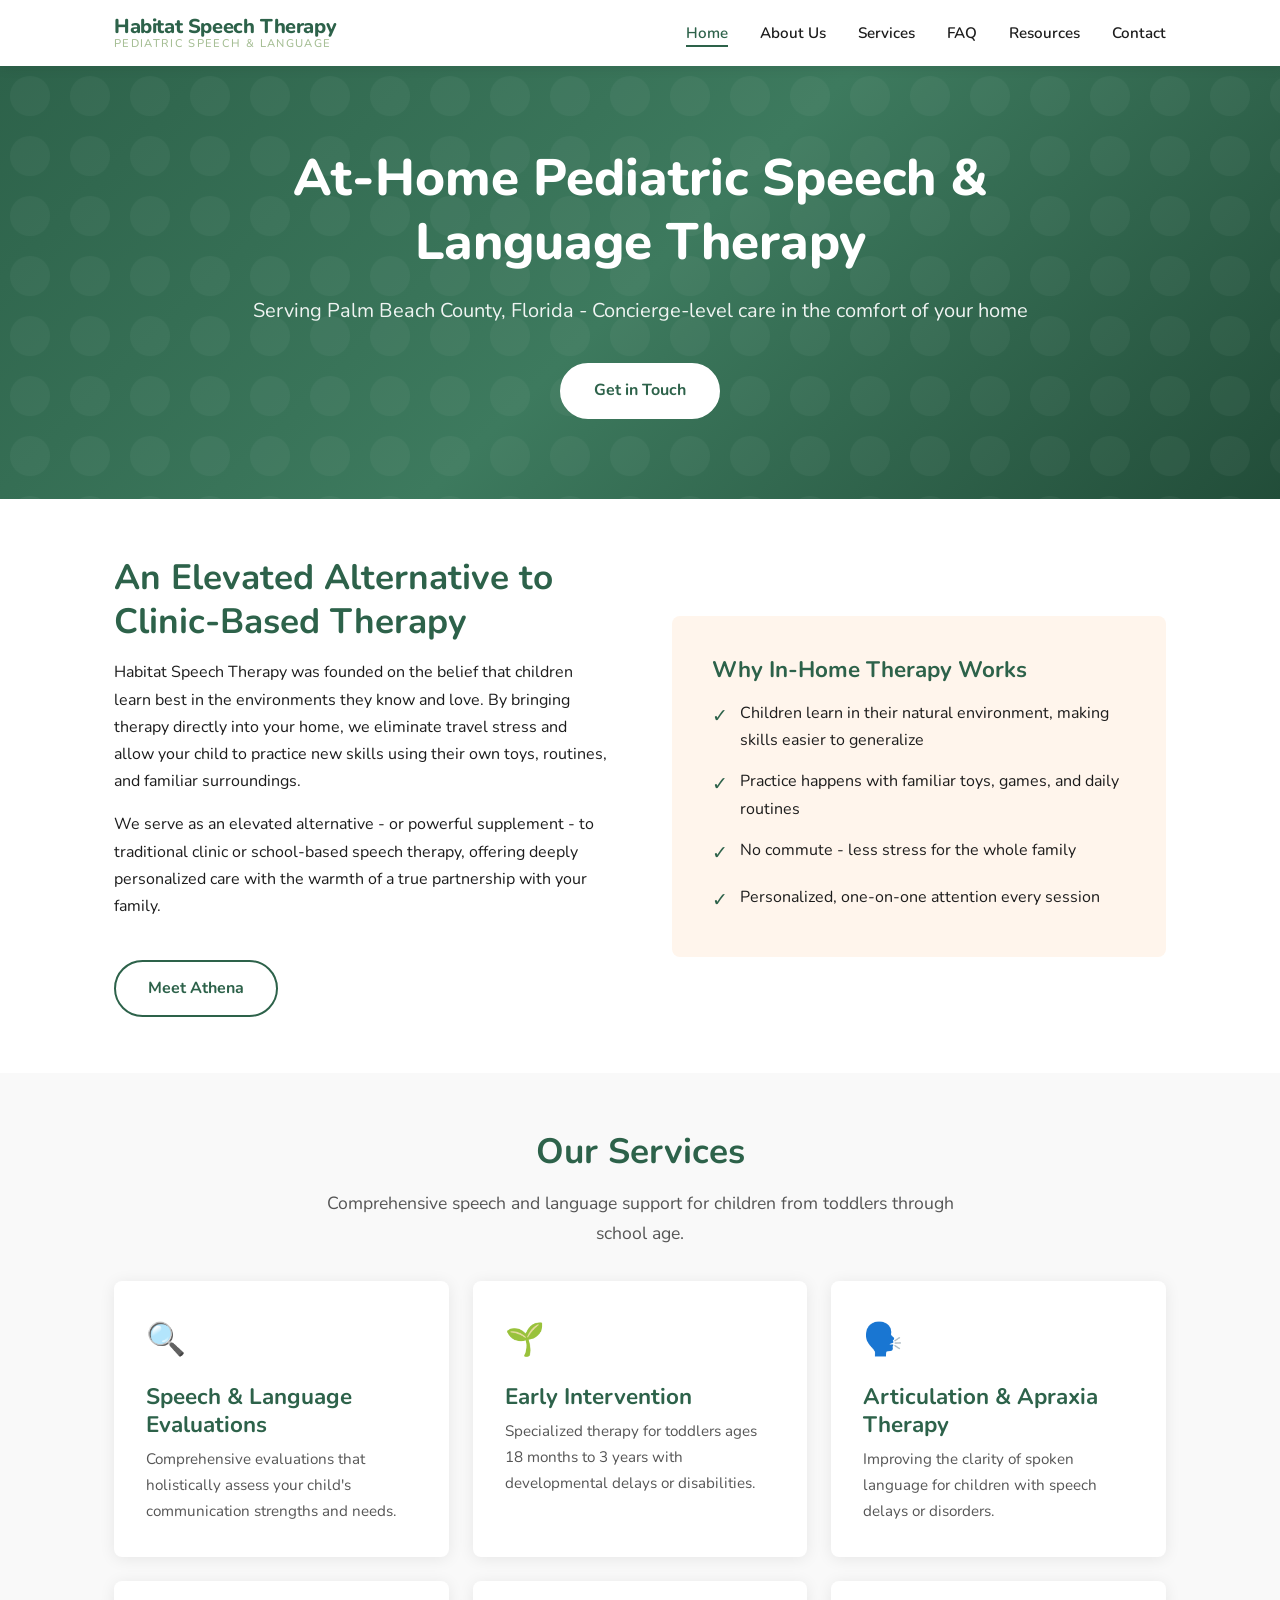
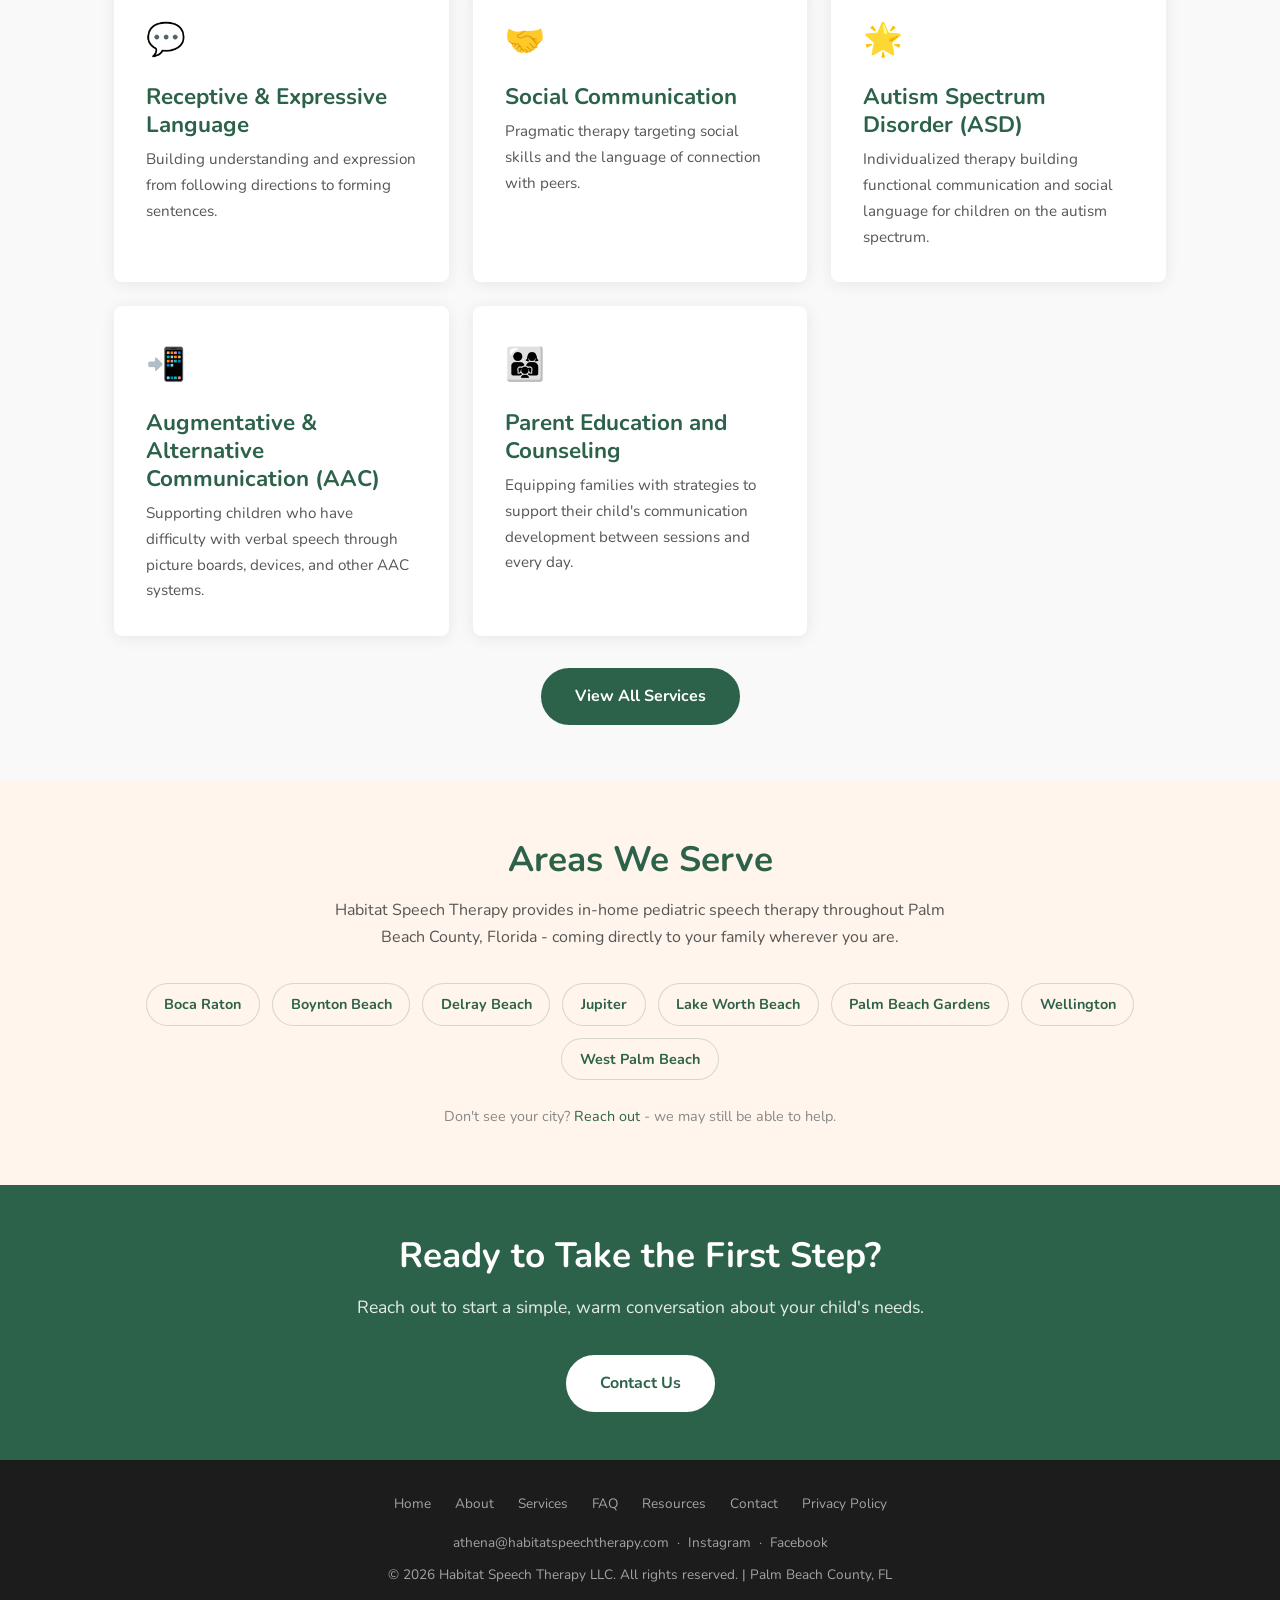
==== index.html @ 62a9a49d "Update index.html" ====
<!DOCTYPE html>
<html lang="en">
<head>
  <meta charset="UTF-8" />
  <meta name="viewport" content="width=device-width, initial-scale=1.0" />

  <!-- Primary SEO -->
  <title>Habitat Speech Therapy | In-Home Pediatric Speech Therapy in Palm Beach County, FL</title>
  <meta name="description" content="Habitat Speech Therapy offers concierge-level, in-home pediatric speech and language therapy serving Palm Beach County, Florida. Expert care in the comfort of your home." />
  <meta name="keywords" content="in-home speech therapy Palm Beach County, pediatric speech therapy Florida, speech language pathologist Palm Beach, child speech therapy, early intervention speech therapy, articulation therapy, language therapy kids" />
  <link rel="canonical" href="https://www.habitatspeechtherapy.com/" />

  <!-- Open Graph (social sharing) -->
  <meta property="og:type" content="website" />
  <meta property="og:url" content="https://www.habitatspeechtherapy.com/" />
  <meta property="og:title" content="Habitat Speech Therapy | In-Home Pediatric Speech Therapy in Palm Beach County, FL" />
  <meta property="og:description" content="Concierge-level, in-home pediatric speech and language therapy for children in Palm Beach County. Personalized care in the comfort of your home." />
  <meta property="og:site_name" content="Habitat Speech Therapy" />

  <!-- Twitter Card -->
  <meta name="twitter:card" content="summary" />
  <meta name="twitter:title" content="Habitat Speech Therapy | In-Home Pediatric Speech Therapy" />
  <meta name="twitter:description" content="In-home pediatric speech and language therapy serving Palm Beach County, FL." />

  <!-- Schema.org structured data -->
  <script type="application/ld+json">
  {
    "@context": "https://schema.org",
    "@type": "MedicalBusiness",
    "name": "Habitat Speech Therapy",
    "description": "Concierge-level, in-home pediatric speech and language therapy serving Palm Beach County, Florida.",
    "url": "https://www.habitatspeechtherapy.com",
    "telephone": "+17148686011",
    "email": "athena@habitatspeechtherapy.com",
    "address": {
      "@type": "PostalAddress",
      "addressRegion": "FL",
      "addressLocality": "Palm Beach County",
      "addressCountry": "US"
    },
    "areaServed": [
      { "@type": "City", "name": "Boca Raton", "addressRegion": "FL" },
      { "@type": "City", "name": "Boynton Beach", "addressRegion": "FL" },
      { "@type": "City", "name": "Delray Beach", "addressRegion": "FL" },
      { "@type": "City", "name": "Lake Worth Beach", "addressRegion": "FL" },
      { "@type": "City", "name": "West Palm Beach", "addressRegion": "FL" },
      { "@type": "City", "name": "Wellington", "addressRegion": "FL" },
      { "@type": "City", "name": "Palm Beach Gardens", "addressRegion": "FL" },
      { "@type": "City", "name": "Jupiter", "addressRegion": "FL" }
    ],
    "medicalSpecialty": "Speech-Language Pathology",
    "priceRange": "Contact for pricing",
    "founder": {
      "@type": "Person",
      "name": "Athena",
      "jobTitle": "Speech-Language Pathologist",
      "hasCredential": [
        { "@type": "EducationalOccupationalCredential", "credentialCategory": "degree", "name": "M.S. Communication Science and Disorders, New York University" },
        { "@type": "EducationalOccupationalCredential", "credentialCategory": "degree", "name": "M.S. Human Factors" },
        { "@type": "EducationalOccupationalCredential", "credentialCategory": "certification", "name": "Certificate of Clinical Competency in Speech-Language Pathology (CCC-SLP)" },
        { "@type": "EducationalOccupationalCredential", "credentialCategory": "certification", "name": "PROMPT Level 1 Certification" }
      ]
    },
    "hasOfferCatalog": {
      "@type": "OfferCatalog",
      "name": "Speech Therapy Services",
      "itemListElement": [
        { "@type": "Offer", "itemOffered": { "@type": "Service", "name": "Speech and Language Evaluations", "areaServed": "Palm Beach County, FL" } },
        { "@type": "Offer", "itemOffered": { "@type": "Service", "name": "Early Intervention Toddler Speech Therapy", "areaServed": "Palm Beach County, FL" } },
        { "@type": "Offer", "itemOffered": { "@type": "Service", "name": "Articulation and Speech Sound Therapy", "areaServed": "Palm Beach County, FL" } },
        { "@type": "Offer", "itemOffered": { "@type": "Service", "name": "Receptive and Expressive Language Therapy", "areaServed": "Palm Beach County, FL" } },
        { "@type": "Offer", "itemOffered": { "@type": "Service", "name": "Social Communication Therapy", "areaServed": "Palm Beach County, FL" } },
        { "@type": "Offer", "itemOffered": { "@type": "Service", "name": "Autism Spectrum Disorder (ASD) Speech Therapy", "areaServed": "Palm Beach County, FL" } },
        { "@type": "Offer", "itemOffered": { "@type": "Service", "name": "Augmentative and Alternative Communication (AAC)", "areaServed": "Palm Beach County, FL" } },
        { "@type": "Offer", "itemOffered": { "@type": "Service", "name": "Parent Education and Counseling", "areaServed": "Palm Beach County, FL" } }
      ]
    },
    "sameAs": [
      "https://www.instagram.com/habitatspeechtherapy",
      "https://www.facebook.com/people/Habitat-Speech-Therapy-LLC/61574758585224"
    ]
  }
  </script>

  <link rel="icon" type="image/svg+xml" href="favicon.svg" />
  <link rel="stylesheet" href="style.css" />
</head>
<body>

  <!-- Navigation -->
  <nav class="nav" role="navigation" aria-label="Main navigation">
    <div class="nav__inner">
      <a href="index.html" class="nav__logo" aria-label="Habitat Speech Therapy home">
        <span class="nav__logo-name">Habitat Speech Therapy</span>
        <span class="nav__logo-sub">Pediatric Speech &amp; Language</span>
      </a>
      <button class="nav__toggle" aria-label="Toggle navigation" onclick="this.classList.toggle('open'); document.getElementById('nav-links').classList.toggle('open')">
        <span></span><span></span><span></span>
      </button>
      <ul class="nav__links" id="nav-links">
        <li><a href="index.html" class="active">Home</a></li>
        <li><a href="about.html">About Us</a></li>
        <li><a href="services.html">Services</a></li>
        <li><a href="faq.html">FAQ</a></li>
        <li><a href="resources.html">Resources</a></li>
        <li><a href="contact.html">Contact</a></li>
      </ul>
    </div>
  </nav>

  <!-- Hero -->
  <section class="hero" aria-label="Welcome">
    <div class="hero__inner">
      <h1>At-Home Pediatric Speech &amp; Language Therapy</h1>
      <p class="hero__sub">Serving Palm Beach County, Florida - Concierge-level care in the comfort of your home</p>
      <a href="contact.html" class="btn btn--white">Get in Touch</a>
    </div>
  </section>

  <!-- Intro -->
  <section class="section">
    <div class="container">
      <div class="two-col">
        <div>
          <h2>An Elevated Alternative to Clinic-Based Therapy</h2>
          <p>Habitat Speech Therapy was founded on the belief that children learn best in the environments they know and love. By bringing therapy directly into your home, we eliminate travel stress and allow your child to practice new skills using their own toys, routines, and familiar surroundings.</p>
          <p>We serve as an elevated alternative - or powerful supplement - to traditional clinic or school-based speech therapy, offering deeply personalized care with the warmth of a true partnership with your family.</p>
          <a href="about.html" class="btn btn--outline mt-2">Meet Athena</a>
        </div>
        <div>
          <div style="background: var(--beige); border-radius: 8px; padding: 2.5rem;">
            <h3>Why In-Home Therapy Works</h3>
            <ul style="list-style: none; margin-top: 1rem; display: flex; flex-direction: column; gap: 0.9rem;">
              <li style="display: flex; gap: 0.75rem;"><span style="color: var(--teal); font-size: 1.2rem;">✓</span><span>Children learn in their natural environment, making skills easier to generalize</span></li>
              <li style="display: flex; gap: 0.75rem;"><span style="color: var(--teal); font-size: 1.2rem;">✓</span><span>Practice happens with familiar toys, games, and daily routines</span></li>
              <li style="display: flex; gap: 0.75rem;"><span style="color: var(--teal); font-size: 1.2rem;">✓</span><span>No commute - less stress for the whole family</span></li>
              <li style="display: flex; gap: 0.75rem;"><span style="color: var(--teal); font-size: 1.2rem;">✓</span><span>Personalized, one-on-one attention every session</span></li>
            </ul>
          </div>
        </div>
      </div>
    </div>
  </section>

  <!-- Services overview -->
  <section class="section section--offwhite" aria-labelledby="services-heading">
    <div class="container">
      <div class="section__header">
        <h2 id="services-heading">Our Services</h2>
        <p>Comprehensive speech and language support for children from toddlers through school age.</p>
      </div>
      <div class="cards">
        <div class="card">
          <div class="card__icon">🔍</div>
          <h3>Speech &amp; Language Evaluations</h3>
          <p>Comprehensive evaluations that holistically assess your child's communication strengths and needs.</p>
        </div>
        <div class="card">
          <div class="card__icon">🌱</div>
          <h3>Early Intervention</h3>
          <p>Specialized therapy for toddlers ages 18 months to 3 years with developmental delays or disabilities.</p>
        </div>
        <div class="card">
          <div class="card__icon">🗣️</div>
          <h3>Articulation &amp; Apraxia Therapy</h3>
          <p>Improving the clarity of spoken language for children with speech delays or disorders.</p>
        </div>
        <div class="card">
          <div class="card__icon">💬</div>
          <h3>Receptive &amp; Expressive Language</h3>
          <p>Building understanding and expression from following directions to forming sentences.</p>
        </div>
        <div class="card">
          <div class="card__icon">🤝</div>
          <h3>Social Communication</h3>
          <p>Pragmatic therapy targeting social skills and the language of connection with peers.</p>
        </div>
        <div class="card">
          <div class="card__icon">🌟</div>
          <h3>Autism Spectrum Disorder (ASD)</h3>
          <p>Individualized therapy building functional communication and social language for children on the autism spectrum.</p>
        </div>
        <div class="card">
          <div class="card__icon">📲</div>
          <h3>Augmentative &amp; Alternative Communication (AAC)</h3>
          <p>Supporting children who have difficulty with verbal speech through picture boards, devices, and other AAC systems.</p>
        </div>
        <div class="card">
          <div class="card__icon">👨‍👩‍👧</div>
          <h3>Parent Education and Counseling</h3>
          <p>Equipping families with strategies to support their child's communication development between sessions and every day.</p>
        </div>
      </div>
      <div class="text-center mt-3">
        <a href="services.html" class="btn btn--primary">View All Services</a>
      </div>
    </div>
  </section>

  <!-- Service Areas -->
  <section class="section section--beige" aria-labelledby="areas-heading">
    <div class="container" style="text-align: center;">
      <h2 id="areas-heading">Areas We Serve</h2>
      <p style="color: #555; max-width: 620px; margin: 0 auto 2rem;">Habitat Speech Therapy provides in-home pediatric speech therapy throughout Palm Beach County, Florida - coming directly to your family wherever you are.</p>
      <div style="display: flex; flex-wrap: wrap; justify-content: center; gap: 0.75rem;">
        <span class="badge" style="font-size: 0.9rem; padding: 0.5rem 1.1rem;">Boca Raton</span>
        <span class="badge" style="font-size: 0.9rem; padding: 0.5rem 1.1rem;">Boynton Beach</span>
        <span class="badge" style="font-size: 0.9rem; padding: 0.5rem 1.1rem;">Delray Beach</span>
        <span class="badge" style="font-size: 0.9rem; padding: 0.5rem 1.1rem;">Jupiter</span>
        <span class="badge" style="font-size: 0.9rem; padding: 0.5rem 1.1rem;">Lake Worth Beach</span>
        <span class="badge" style="font-size: 0.9rem; padding: 0.5rem 1.1rem;">Palm Beach Gardens</span>
        <span class="badge" style="font-size: 0.9rem; padding: 0.5rem 1.1rem;">Wellington</span>
        <span class="badge" style="font-size: 0.9rem; padding: 0.5rem 1.1rem;">West Palm Beach</span>
      </div>
      <p style="color: #888; font-size: 0.9rem; margin-top: 1.5rem;">Don't see your city? <a href="contact.html">Reach out</a> - we may still be able to help.</p>
    </div>
  </section>

  <!-- CTA -->
  <section class="cta-banner" aria-label="Contact call to action">
    <h2>Ready to Take the First Step?</h2>
    <p>Reach out to start a simple, warm conversation about your child's needs.</p>
    <a href="contact.html" class="btn btn--white">Contact Us</a>
  </section>

  <!-- Footer -->
  <footer class="footer">
    <ul class="footer__links">
      <li><a href="index.html">Home</a></li>
      <li><a href="about.html">About</a></li>
      <li><a href="services.html">Services</a></li>
      <li><a href="faq.html">FAQ</a></li>
      <li><a href="resources.html">Resources</a></li>
      <li><a href="contact.html">Contact</a></li>
      <li><a href="privacy-policy.html">Privacy Policy</a></li>
    </ul>
    <p style="margin-bottom: 0.6rem;">
      <a href="mailto:athena@habitatspeechtherapy.com">athena@habitatspeechtherapy.com</a>
      &nbsp;·&nbsp;
      <a href="https://www.instagram.com/habitatspeechtherapy" target="_blank" rel="noopener">Instagram</a>
      &nbsp;·&nbsp;
      <a href="https://www.facebook.com/people/Habitat-Speech-Therapy-LLC/61574758585224" target="_blank" rel="noopener">Facebook</a>
    </p>
    <p>&copy; 2026 Habitat Speech Therapy LLC. All rights reserved. | Palm Beach County, FL</p>
  </footer>

</body>
</html>
---- style.css ----
/* =============================================
   Habitat Speech Therapy - Global Stylesheet
   ============================================= */

/* --- Google Fonts --- */
@import url('https://fonts.googleapis.com/css2?family=Nunito:wght@300;400;500;600;700;800&display=swap');

/* --- CSS Variables --- */
:root {
  --teal:      #2D624A;
  --teal-dark: #224d39;
  --sage:      #A5BE94;
  --beige:     #FFF5EC;
  --offwhite:  #F9F9F9;
  --charcoal:  #1C1C1C;
  --white:     #FFFFFF;
  --shadow:    rgba(0, 0, 0, 0.08);
  --radius:    8px;
  --max-width: 1100px;
}

/* --- Reset --- */
*, *::before, *::after { box-sizing: border-box; margin: 0; padding: 0; }

html { scroll-behavior: smooth; }

body {
  font-family: 'Nunito', sans-serif;
  font-size: 16px;
  line-height: 1.7;
  color: var(--charcoal);
  background: var(--white);
}

img { max-width: 100%; display: block; }

a { color: var(--teal); text-decoration: none; }
a:hover { text-decoration: underline; }

/* --- Typography --- */
h1, h2, h3, h4 {
  font-weight: 700;
  line-height: 1.25;
  color: var(--teal);
}

h1 { font-size: clamp(2rem, 5vw, 3.2rem); }
h2 { font-size: clamp(1.5rem, 3.5vw, 2.2rem); margin-bottom: 1rem; }
h3 { font-size: clamp(1.1rem, 2vw, 1.4rem); margin-bottom: 0.5rem; }
h4 { font-size: 1rem; }

p { margin-bottom: 1rem; }
p:last-child { margin-bottom: 0; }

/* --- Layout Utilities --- */
.container {
  max-width: var(--max-width);
  margin: 0 auto;
  padding: 0 1.5rem;
}

.section {
  padding: 3.5rem 0;
}

.section--beige  { background: var(--beige); }
.section--offwhite { background: var(--offwhite); }
.section--teal {
  background: var(--teal);
  color: var(--white);
}
.section--teal h2,
.section--teal h3 { color: var(--white); }

.section__header {
  text-align: center;
  max-width: 680px;
  margin: 0 auto 2rem;
}

.section__header p {
  color: #555;
  font-size: 1.1rem;
}

.section--teal .section__header p { color: rgba(255,255,255,0.85); }

/* --- Buttons --- */
.btn {
  display: inline-block;
  padding: 0.8rem 2rem;
  border-radius: 50px;
  font-family: 'Nunito', sans-serif;
  font-size: 1rem;
  font-weight: 700;
  cursor: pointer;
  transition: background 0.2s, color 0.2s, transform 0.1s;
  text-decoration: none;
  border: 2px solid transparent;
}

.btn--primary {
  background: var(--teal);
  color: var(--white);
  border-color: var(--teal);
}
.btn--primary:hover {
  background: var(--teal-dark);
  border-color: var(--teal-dark);
  text-decoration: none;
  transform: translateY(-1px);
}

.btn--outline {
  background: transparent;
  color: var(--teal);
  border-color: var(--teal);
}
.btn--outline:hover {
  background: var(--teal);
  color: var(--white);
  text-decoration: none;
  transform: translateY(-1px);
}

.btn--white {
  background: var(--white);
  color: var(--teal);
  border-color: var(--white);
}
.btn--white:hover {
  background: var(--beige);
  text-decoration: none;
  transform: translateY(-1px);
}

/* --- Navigation --- */
.nav {
  position: sticky;
  top: 0;
  z-index: 100;
  background: var(--white);
  box-shadow: 0 2px 12px var(--shadow);
}

.nav__inner {
  display: flex;
  align-items: center;
  justify-content: space-between;
  padding: 1rem 1.5rem;
  max-width: var(--max-width);
  margin: 0 auto;
}

.nav__logo {
  display: flex;
  flex-direction: column;
  line-height: 1.1;
  text-decoration: none;
}

.nav__logo-name {
  font-size: 1.25rem;
  font-weight: 800;
  color: var(--teal);
  letter-spacing: -0.02em;
}

.nav__logo-sub {
  font-size: 0.7rem;
  font-weight: 500;
  color: var(--sage);
  letter-spacing: 0.12em;
  text-transform: uppercase;
}

.nav__links {
  display: flex;
  gap: 2rem;
  list-style: none;
}

.nav__links a {
  font-size: 0.95rem;
  font-weight: 600;
  color: var(--charcoal);
  text-decoration: none;
  transition: color 0.2s;
  padding-bottom: 2px;
  border-bottom: 2px solid transparent;
}

.nav__links a:hover,
.nav__links a.active {
  color: var(--teal);
  border-bottom-color: var(--teal);
}

/* Mobile hamburger */
.nav__toggle {
  display: none;
  flex-direction: column;
  gap: 5px;
  cursor: pointer;
  background: none;
  border: none;
  padding: 4px;
}

.nav__toggle span {
  display: block;
  width: 24px;
  height: 2px;
  background: var(--charcoal);
  transition: all 0.3s;
}

@media (max-width: 768px) {
  .nav__toggle { display: flex; }

  .nav__links {
    display: none;
    position: absolute;
    top: 100%;
    left: 0;
    right: 0;
    background: var(--white);
    flex-direction: column;
    gap: 0;
    box-shadow: 0 4px 12px var(--shadow);
  }

  .nav__links.open { display: flex; }

  .nav__links a {
    display: block;
    padding: 1rem 1.5rem;
    border-bottom: 1px solid var(--offwhite);
    border-left: none;
  }
}

/* --- Hero --- */
.hero {
  /* Replace gradient below with a photo:
     background-image: url('images/hero.jpg');
     background-size: cover;
     background-position: center;
  */
  background: linear-gradient(135deg, var(--teal) 0%, #3d7a5e 50%, var(--teal-dark) 100%);
  color: var(--white);
  padding: 5rem 1.5rem;
  text-align: center;
  position: relative;
  overflow: hidden;
}

.hero::before {
  content: '';
  position: absolute;
  inset: 0;
  background: url("data:image/svg+xml,%3Csvg width='60' height='60' viewBox='0 0 60 60' xmlns='http://www.w3.org/2000/svg'%3E%3Cg fill='none' fill-rule='evenodd'%3E%3Cg fill='%23ffffff' fill-opacity='0.04'%3E%3Ccircle cx='30' cy='30' r='20'/%3E%3C/g%3E%3C/g%3E%3C/svg%3E");
  pointer-events: none;
}

.hero__inner {
  position: relative;
  max-width: 780px;
  margin: 0 auto;
}

.hero h1 {
  color: var(--white);
  margin-bottom: 1.2rem;
  font-weight: 800;
}

.hero__sub {
  font-size: clamp(1rem, 2.5vw, 1.25rem);
  opacity: 0.92;
  margin-bottom: 2.2rem;
  font-weight: 400;
}

/* --- Cards --- */
.cards {
  display: grid;
  grid-template-columns: repeat(auto-fit, minmax(280px, 1fr));
  gap: 1.5rem;
}

.card {
  background: var(--white);
  border-radius: var(--radius);
  padding: 2rem;
  box-shadow: 0 2px 16px var(--shadow);
  transition: transform 0.2s, box-shadow 0.2s;
}

.card:hover {
  transform: translateY(-3px);
  box-shadow: 0 6px 24px rgba(0,0,0,0.12);
}

.card__icon {
  font-size: 2rem;
  margin-bottom: 1rem;
}

.card h3 { color: var(--teal); }

.card p { color: #555; font-size: 0.95rem; }

/* --- Credential badges --- */
.credentials {
  display: flex;
  flex-wrap: wrap;
  gap: 0.75rem;
  margin-top: 1.5rem;
}

.badge {
  background: var(--beige);
  color: var(--teal);
  font-size: 0.8rem;
  font-weight: 700;
  padding: 0.35rem 0.9rem;
  border-radius: 50px;
  border: 1px solid rgba(45, 98, 74, 0.2);
}

/* --- Two-column layout --- */
.two-col {
  display: grid;
  grid-template-columns: 1fr 1fr;
  gap: 4rem;
  align-items: center;
}

@media (max-width: 768px) {
  .two-col { grid-template-columns: 1fr; gap: 2rem; }
}

/* --- Photo placeholder --- */
.photo-block {
  background: var(--sage);
  border-radius: var(--radius);
  aspect-ratio: 3/4;
  display: flex;
  align-items: center;
  justify-content: center;
  color: var(--white);
  font-size: 0.9rem;
  font-weight: 600;
  text-align: center;
  max-height: 480px;
  overflow: hidden;
}

.photo-block img {
  width: 100%;
  height: 100%;
  object-fit: cover;
  border-radius: var(--radius);
}

/* --- FAQ Accordion --- */
.faq-list {
  max-width: 800px;
  margin: 0 auto;
}

details {
  border-bottom: 1px solid rgba(45,98,74,0.15);
}

details:first-child { border-top: 1px solid rgba(45,98,74,0.15); }

summary {
  display: flex;
  justify-content: space-between;
  align-items: center;
  padding: 1.4rem 0;
  cursor: pointer;
  font-weight: 700;
  font-size: 1.05rem;
  color: var(--teal);
  list-style: none;
  gap: 1rem;
}

summary::-webkit-details-marker { display: none; }

summary::after {
  content: '+';
  font-size: 1.4rem;
  font-weight: 300;
  flex-shrink: 0;
  transition: transform 0.2s;
  color: var(--sage);
}

details[open] summary::after { transform: rotate(45deg); }

.faq-answer {
  padding-bottom: 1.4rem;
  color: #444;
  line-height: 1.8;
}

/* --- Contact section --- */
.contact-grid {
  display: grid;
  grid-template-columns: 1fr 1fr;
  gap: 4rem;
  align-items: start;
}

@media (max-width: 768px) {
  .contact-grid { grid-template-columns: 1fr; gap: 2rem; }
}

.contact-item {
  display: flex;
  align-items: flex-start;
  gap: 1rem;
  margin-bottom: 1.5rem;
}

.contact-item__icon {
  font-size: 1.4rem;
  margin-top: 2px;
  flex-shrink: 0;
}

.contact-item__label {
  font-weight: 700;
  font-size: 0.8rem;
  text-transform: uppercase;
  letter-spacing: 0.1em;
  color: var(--sage);
  display: block;
  margin-bottom: 0.15rem;
}

.contact-item__value {
  color: var(--charcoal);
  font-size: 1rem;
}

.contact-item__value a {
  color: var(--charcoal);
  text-decoration: none;
}
.contact-item__value a:hover { color: var(--teal); }

.form-placeholder {
  background: var(--offwhite);
  border: 2px dashed var(--sage);
  border-radius: var(--radius);
  padding: 3rem 2rem;
  text-align: center;
  color: #888;
  font-size: 0.9rem;
}

/* --- Resources --- */
.resource-group { margin-bottom: 3rem; }
.resource-group h3 { margin-bottom: 1rem; border-bottom: 2px solid var(--sage); padding-bottom: 0.5rem; }

.resource-list {
  list-style: none;
  display: flex;
  flex-direction: column;
  gap: 0.75rem;
}

.resource-list a {
  display: flex;
  align-items: center;
  gap: 0.6rem;
  font-weight: 600;
  color: var(--teal);
}

.resource-list a::before {
  content: '→';
  font-size: 0.9rem;
  color: var(--sage);
}

.resource-list a:hover { color: var(--teal-dark); }

/* --- CTA Banner --- */
.cta-banner {
  background: var(--teal);
  color: var(--white);
  text-align: center;
  padding: 3rem 1.5rem;
}

.cta-banner h2 { color: var(--white); margin-bottom: 1rem; }
.cta-banner p { opacity: 0.88; margin-bottom: 2rem; font-size: 1.1rem; }

/* --- Footer --- */
.footer {
  background: var(--charcoal);
  color: rgba(255,255,255,0.6);
  text-align: center;
  padding: 2rem 1.5rem;
  font-size: 0.85rem;
}

.footer a { color: rgba(255,255,255,0.6); }
.footer a:hover { color: var(--white); }

.footer__links {
  display: flex;
  justify-content: center;
  flex-wrap: wrap;
  gap: 1.5rem;
  margin-bottom: 1rem;
  list-style: none;
}

/* --- Utility --- */
.text-center { text-align: center; }
.mt-2 { margin-top: 1.5rem; }
.mt-3 { margin-top: 2rem; }
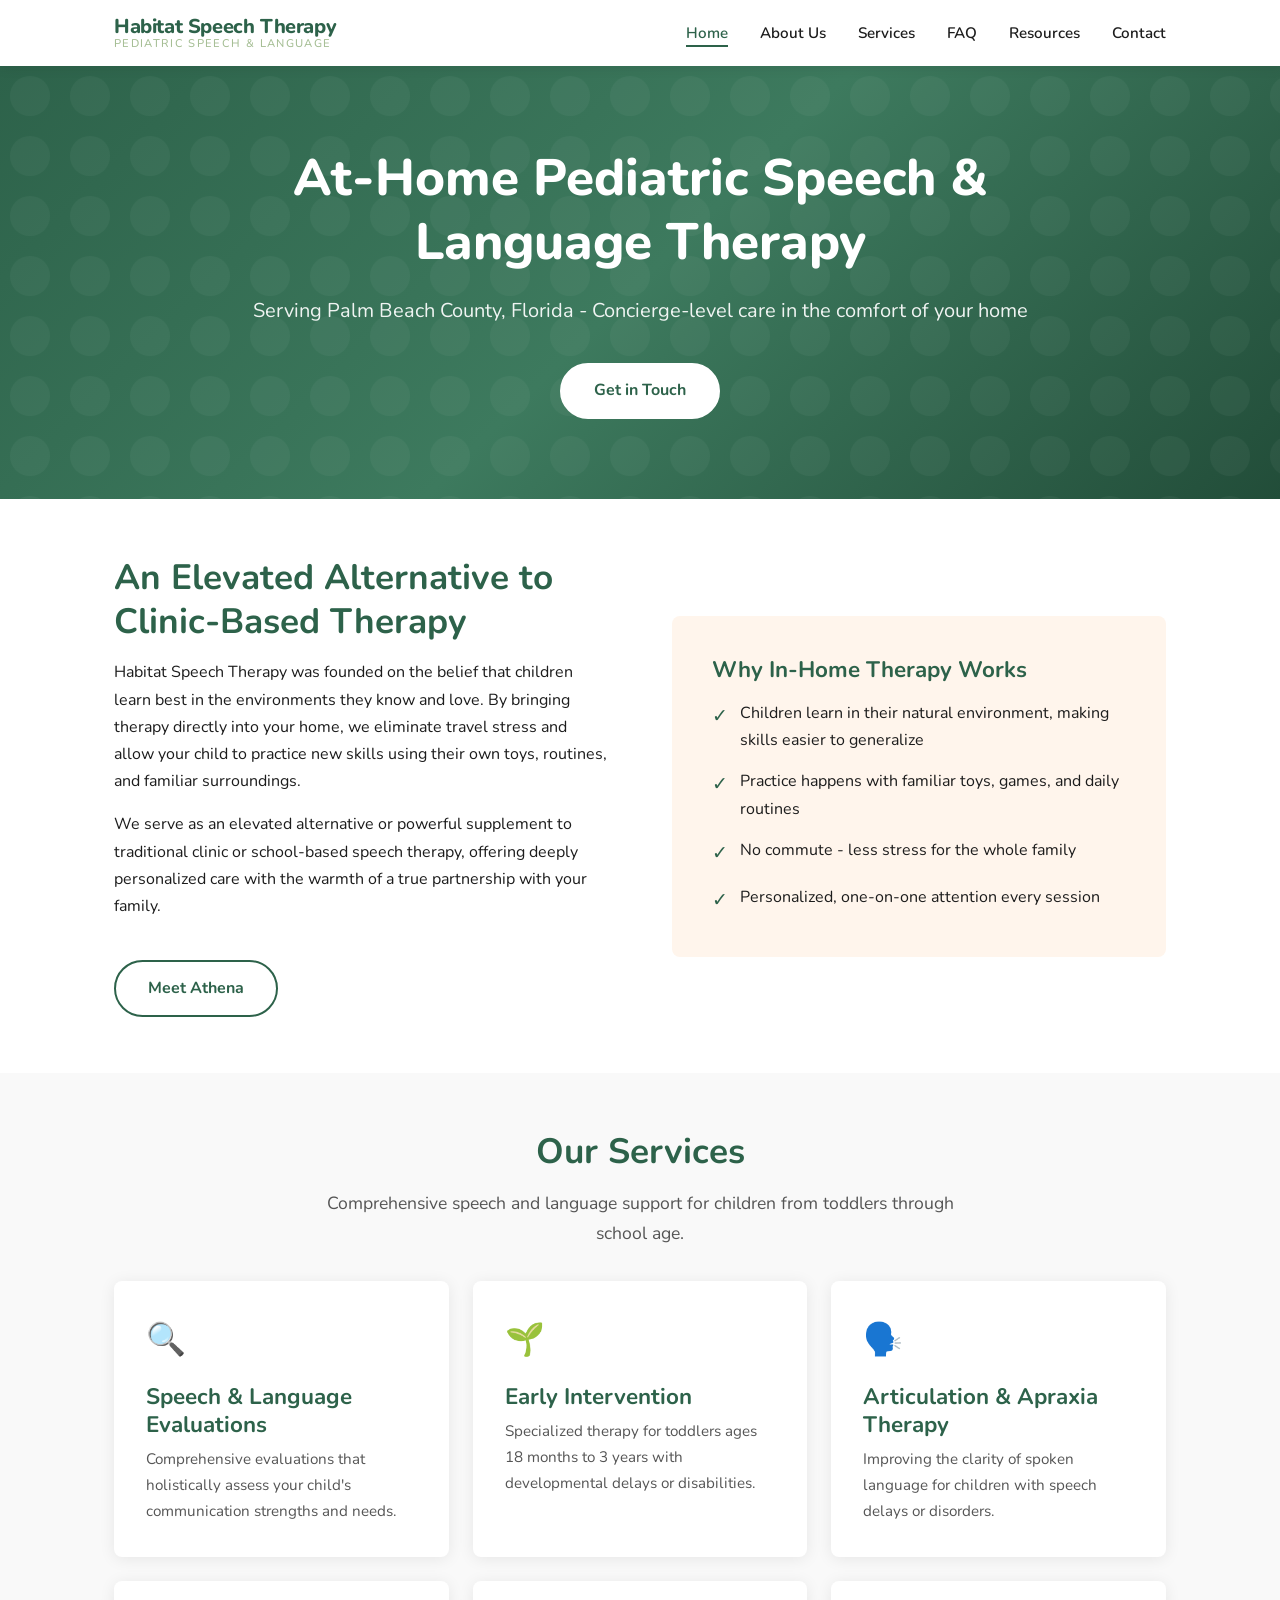
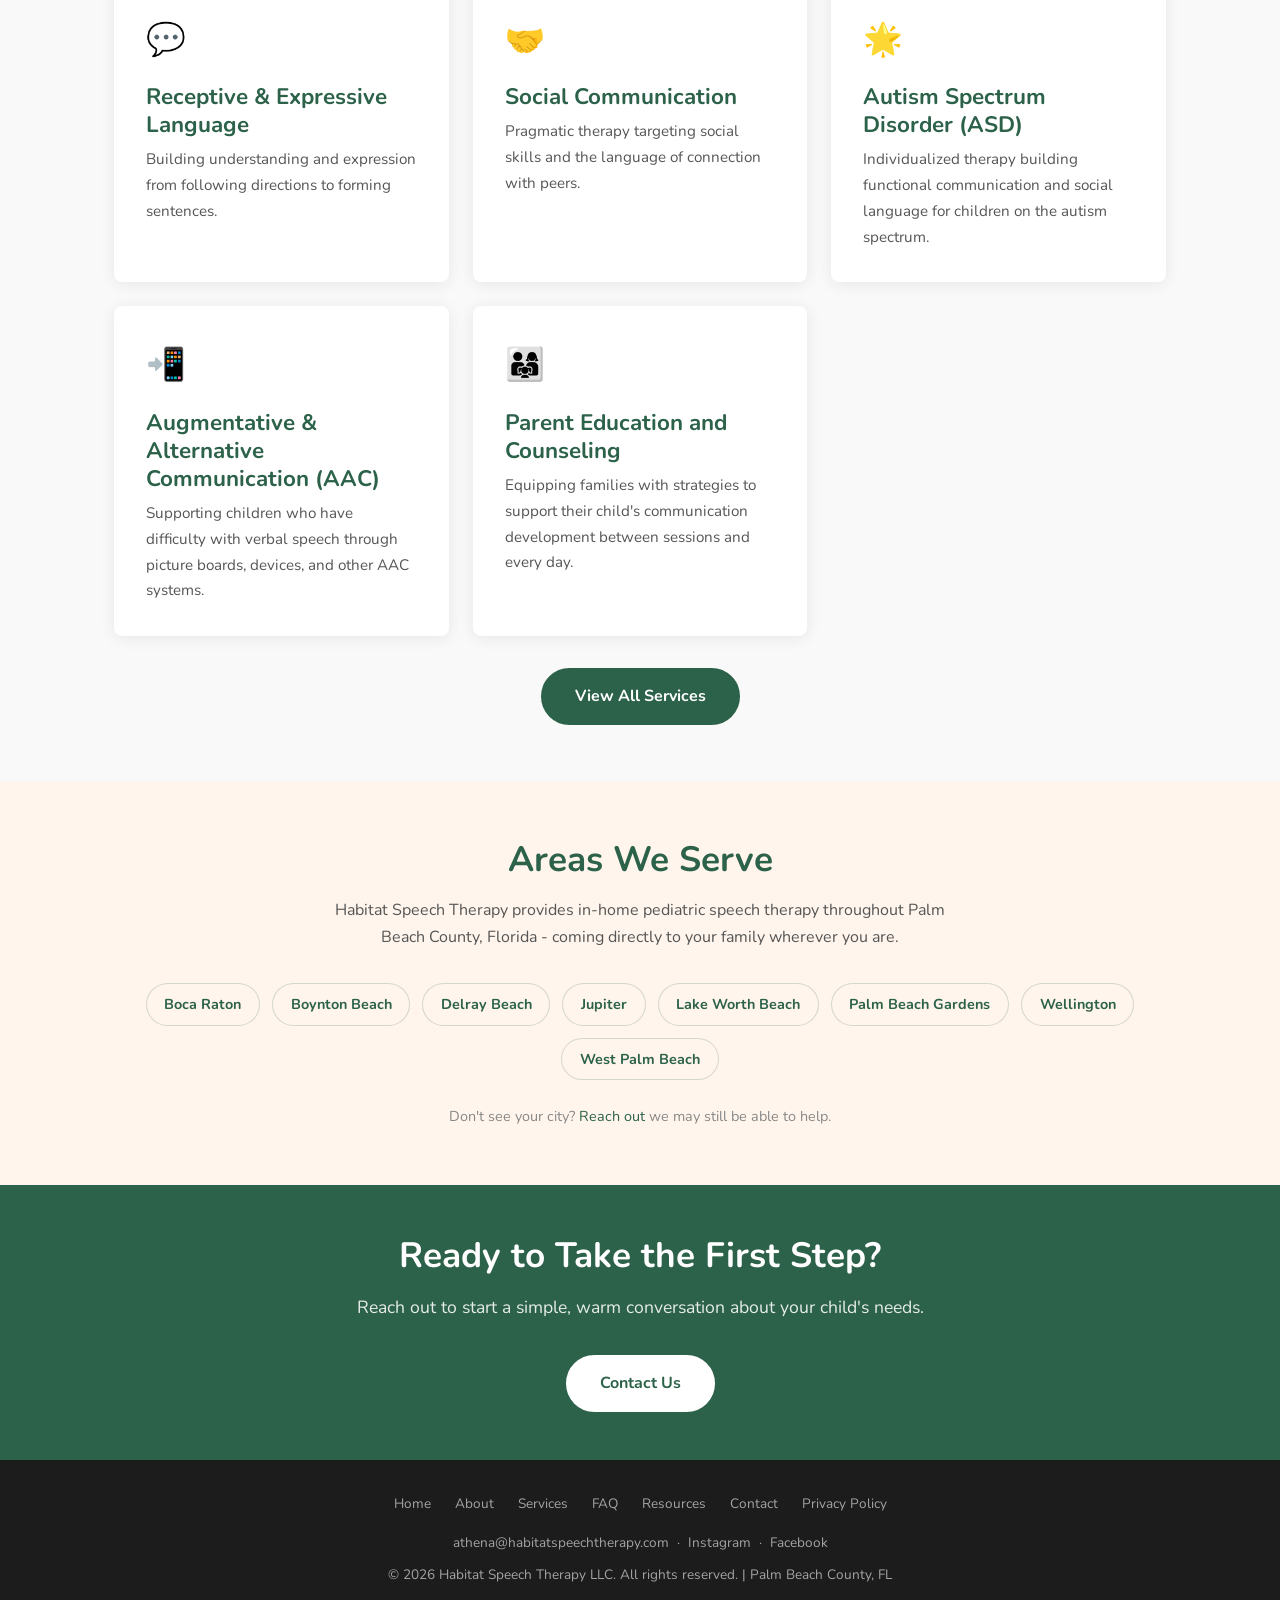
==== commit 9b66509a: "Update index.html" ====
--- a/index.html
+++ b/index.html
@@ -124,7 +124,7 @@
         <div>
           <h2>An Elevated Alternative to Clinic-Based Therapy</h2>
           <p>Habitat Speech Therapy was founded on the belief that children learn best in the environments they know and love. By bringing therapy directly into your home, we eliminate travel stress and allow your child to practice new skills using their own toys, routines, and familiar surroundings.</p>
-          <p>We serve as an elevated alternative - or powerful supplement - to traditional clinic or school-based speech therapy, offering deeply personalized care with the warmth of a true partnership with your family.</p>
+          <p>We serve as an elevated alternative or powerful supplement to traditional clinic or school-based speech therapy, offering deeply personalized care with the warmth of a true partnership with your family.</p>
           <a href="about.html" class="btn btn--outline mt-2">Meet Athena</a>
         </div>
         <div>
@@ -212,7 +212,7 @@
         <span class="badge" style="font-size: 0.9rem; padding: 0.5rem 1.1rem;">Wellington</span>
         <span class="badge" style="font-size: 0.9rem; padding: 0.5rem 1.1rem;">West Palm Beach</span>
       </div>
-      <p style="color: #888; font-size: 0.9rem; margin-top: 1.5rem;">Don't see your city? <a href="contact.html">Reach out</a> - we may still be able to help.</p>
+      <p style="color: #888; font-size: 0.9rem; margin-top: 1.5rem;">Don't see your city? <a href="contact.html">Reach out</a> we may still be able to help.</p>
     </div>
   </section>
 
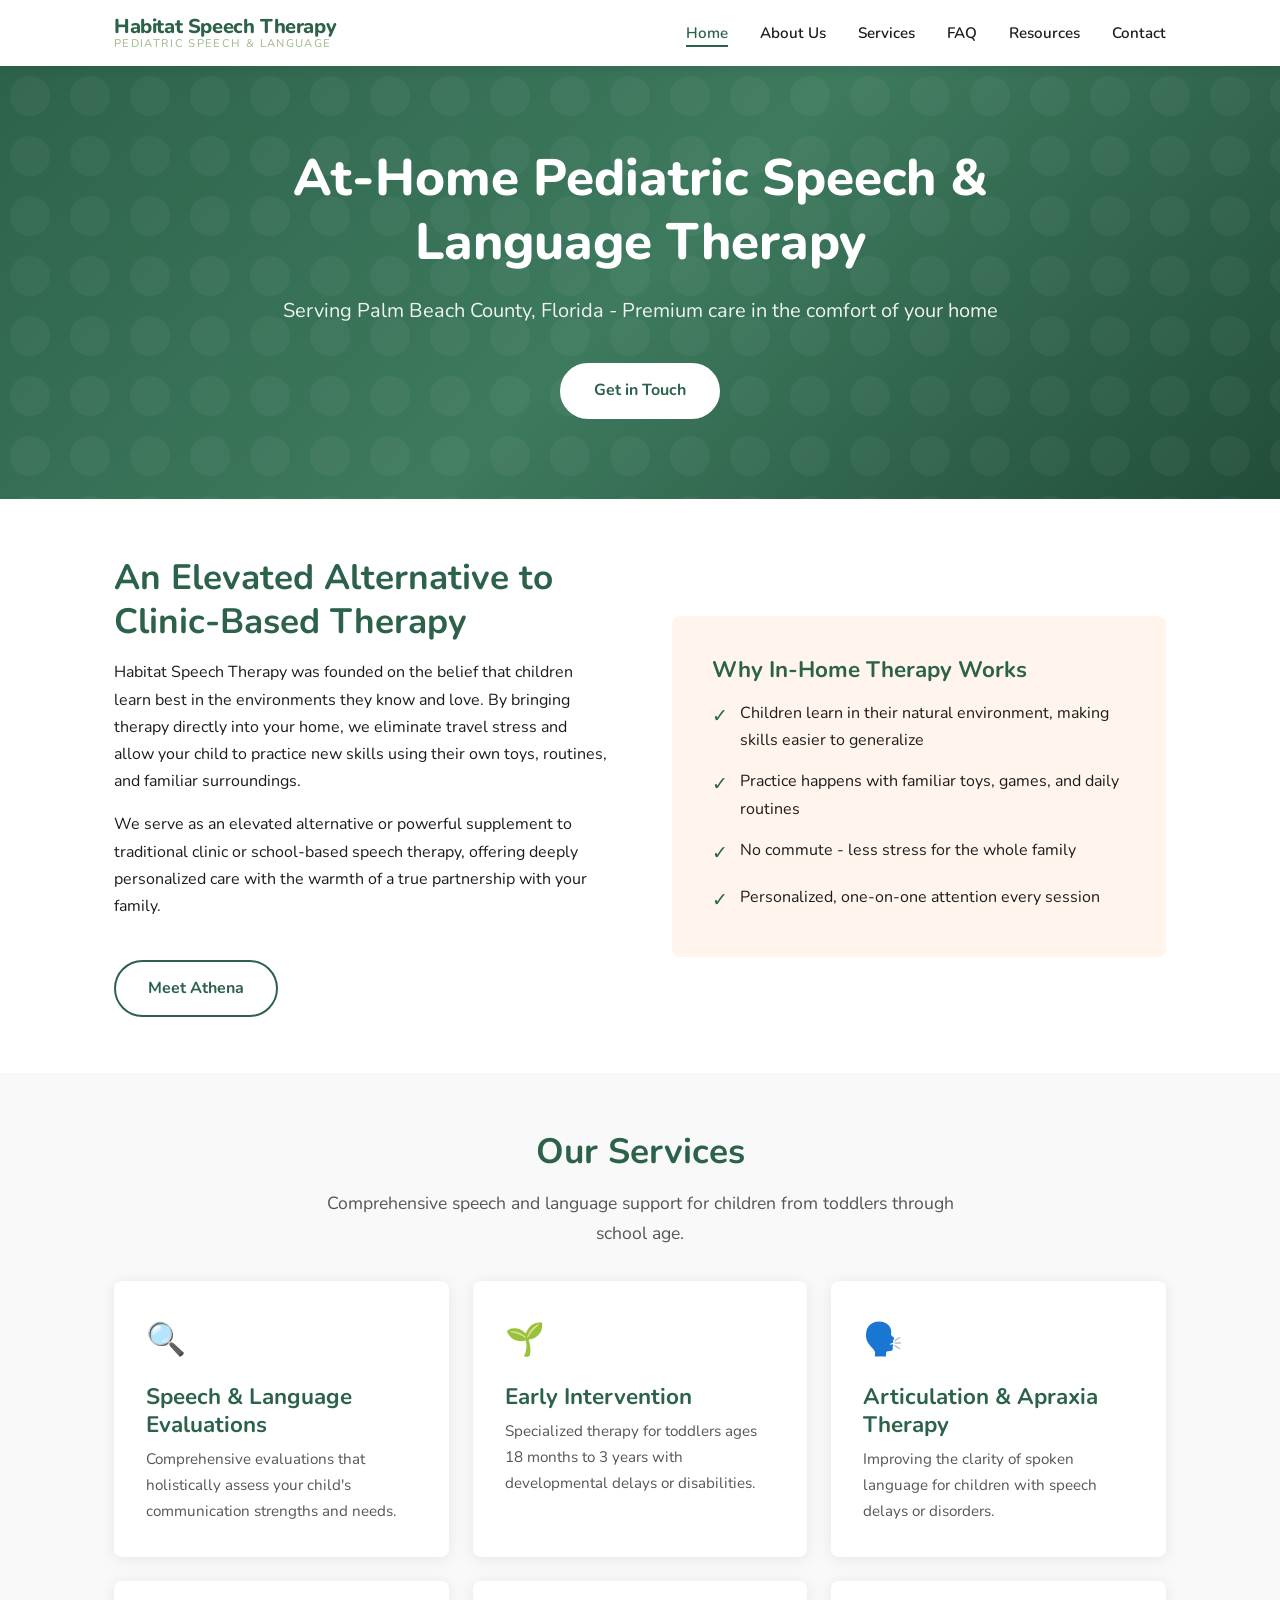
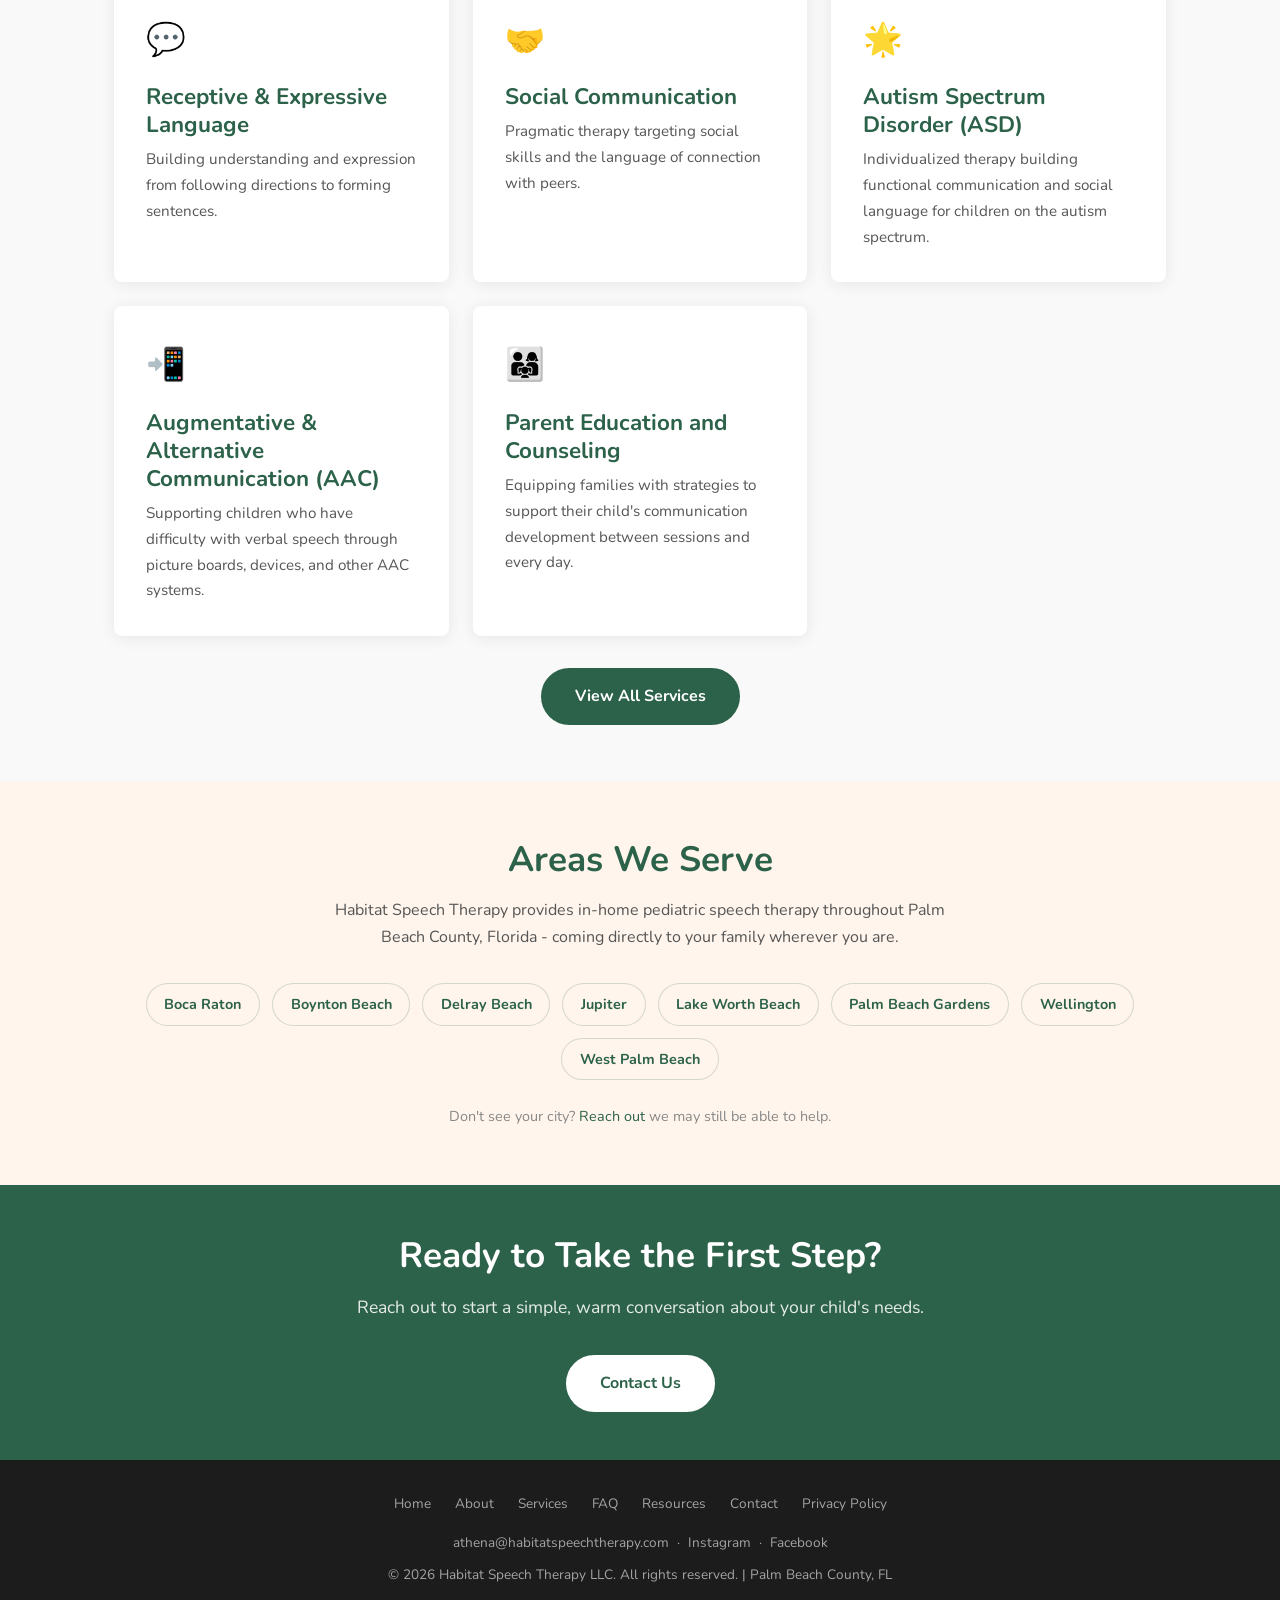
==== commit b889914b: "Update index.html" ====
--- a/index.html
+++ b/index.html
@@ -112,7 +112,7 @@
   <section class="hero" aria-label="Welcome">
     <div class="hero__inner">
       <h1>At-Home Pediatric Speech &amp; Language Therapy</h1>
-      <p class="hero__sub">Serving Palm Beach County, Florida - Concierge-level care in the comfort of your home</p>
+      <p class="hero__sub">Serving Palm Beach County, Florida - Premium care in the comfort of your home</p>
       <a href="contact.html" class="btn btn--white">Get in Touch</a>
     </div>
   </section>
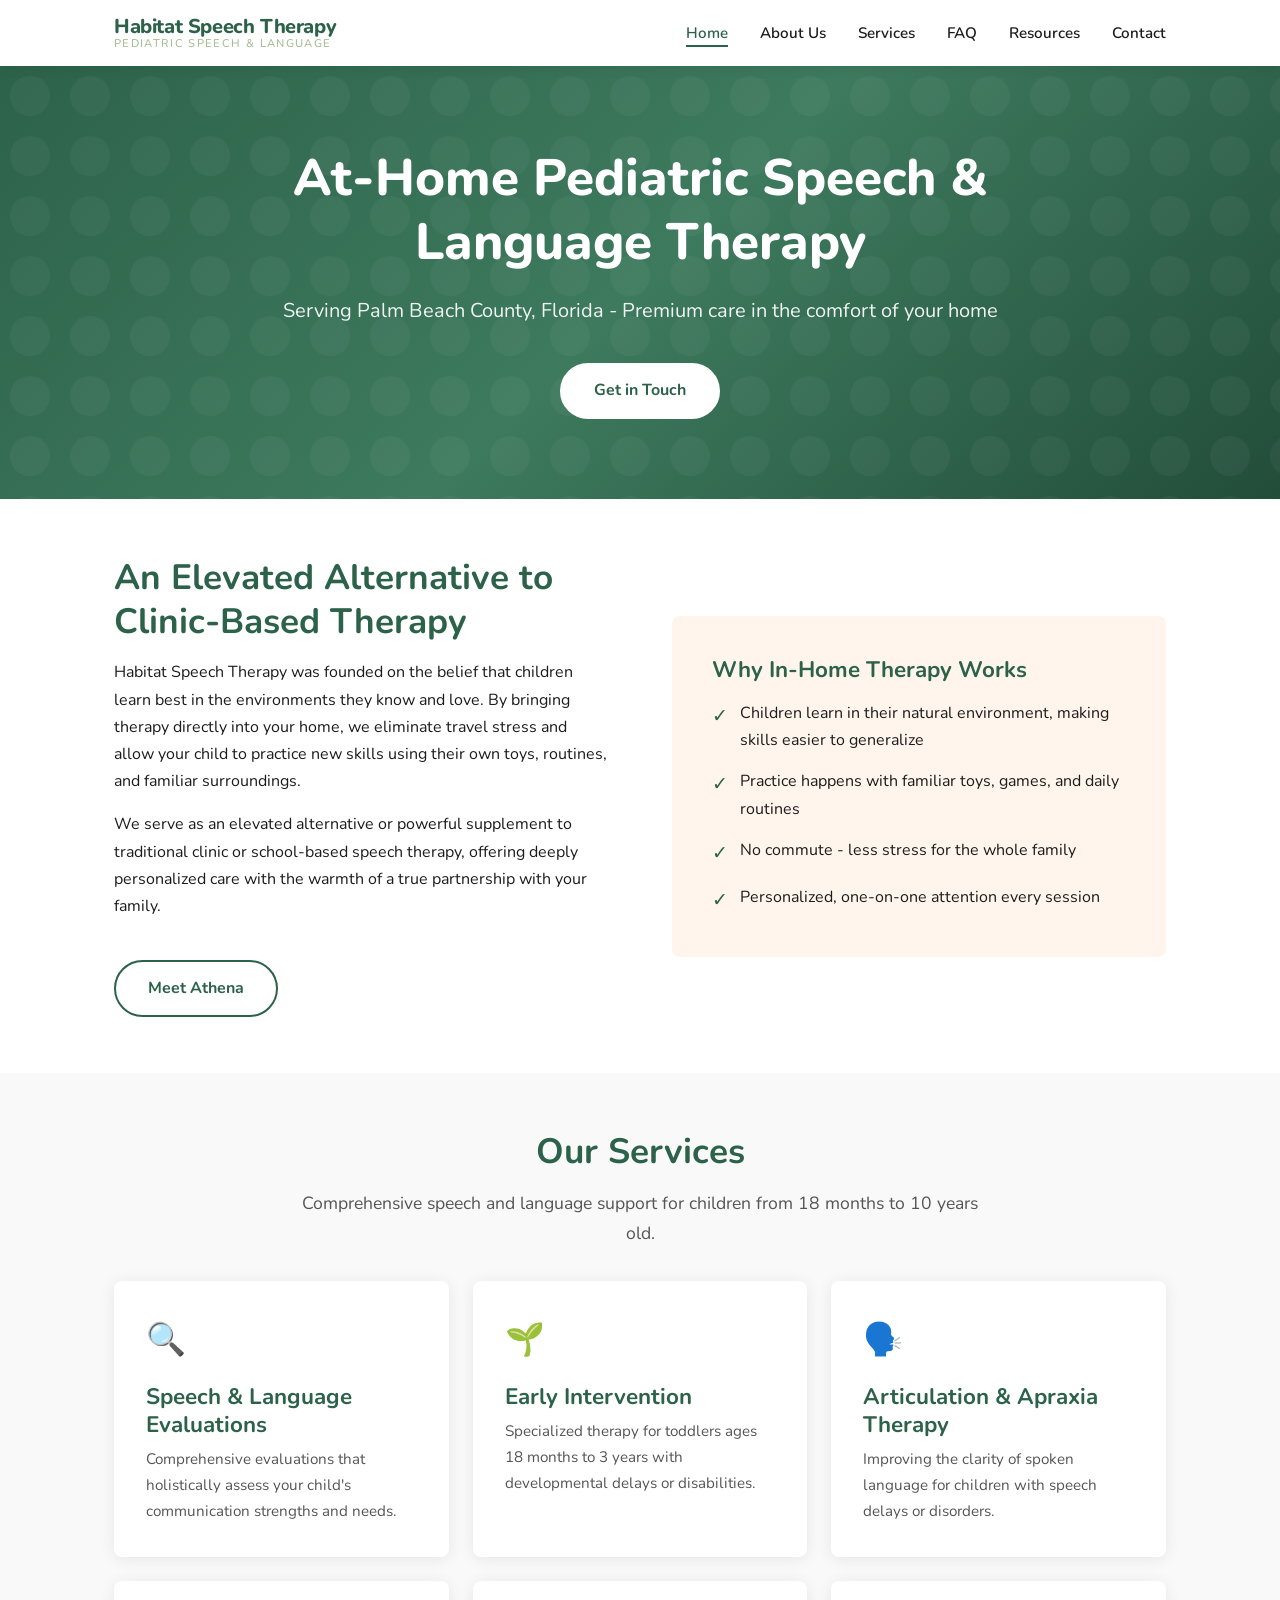
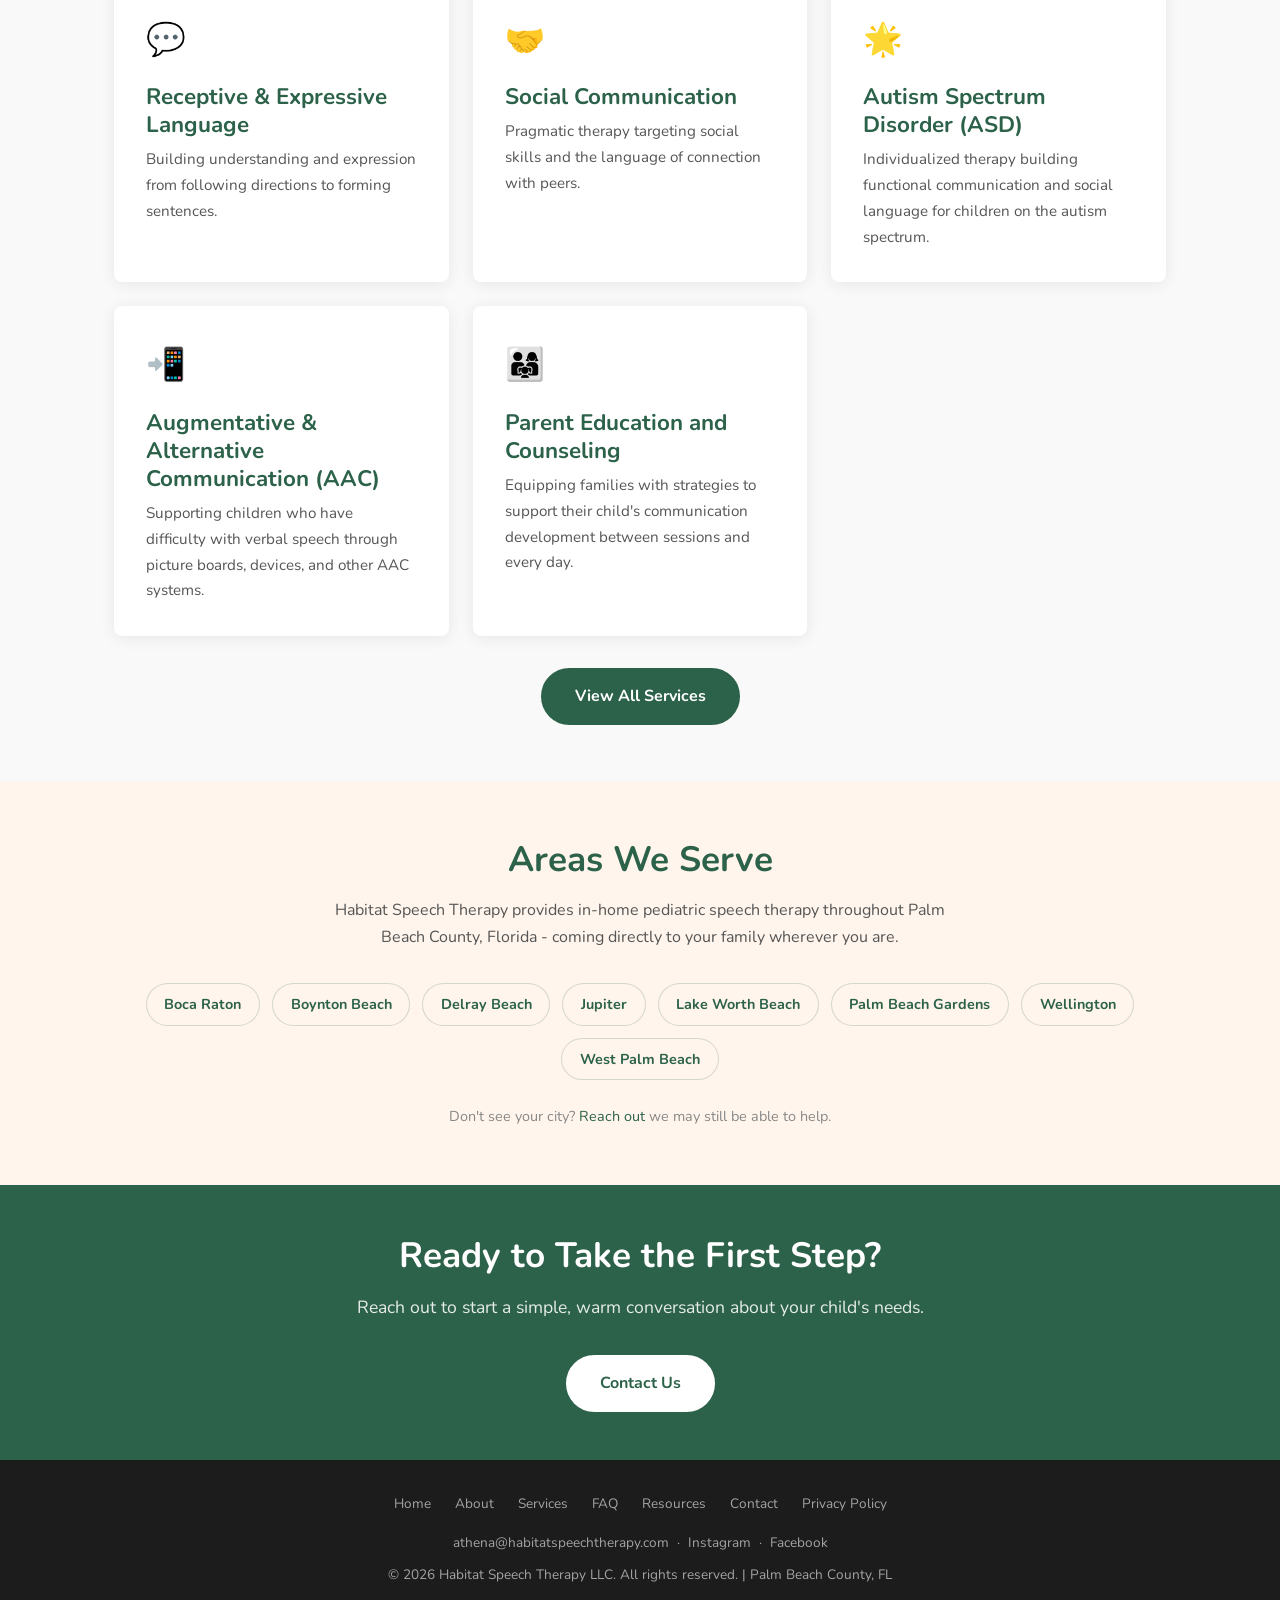
==== commit a4210e52: "Update index.html" ====
--- a/index.html
+++ b/index.html
@@ -147,7 +147,7 @@
     <div class="container">
       <div class="section__header">
         <h2 id="services-heading">Our Services</h2>
-        <p>Comprehensive speech and language support for children from toddlers through school age.</p>
+        <p>Comprehensive speech and language support for children from 18 months to 10 years old.</p>
       </div>
       <div class="cards">
         <div class="card">
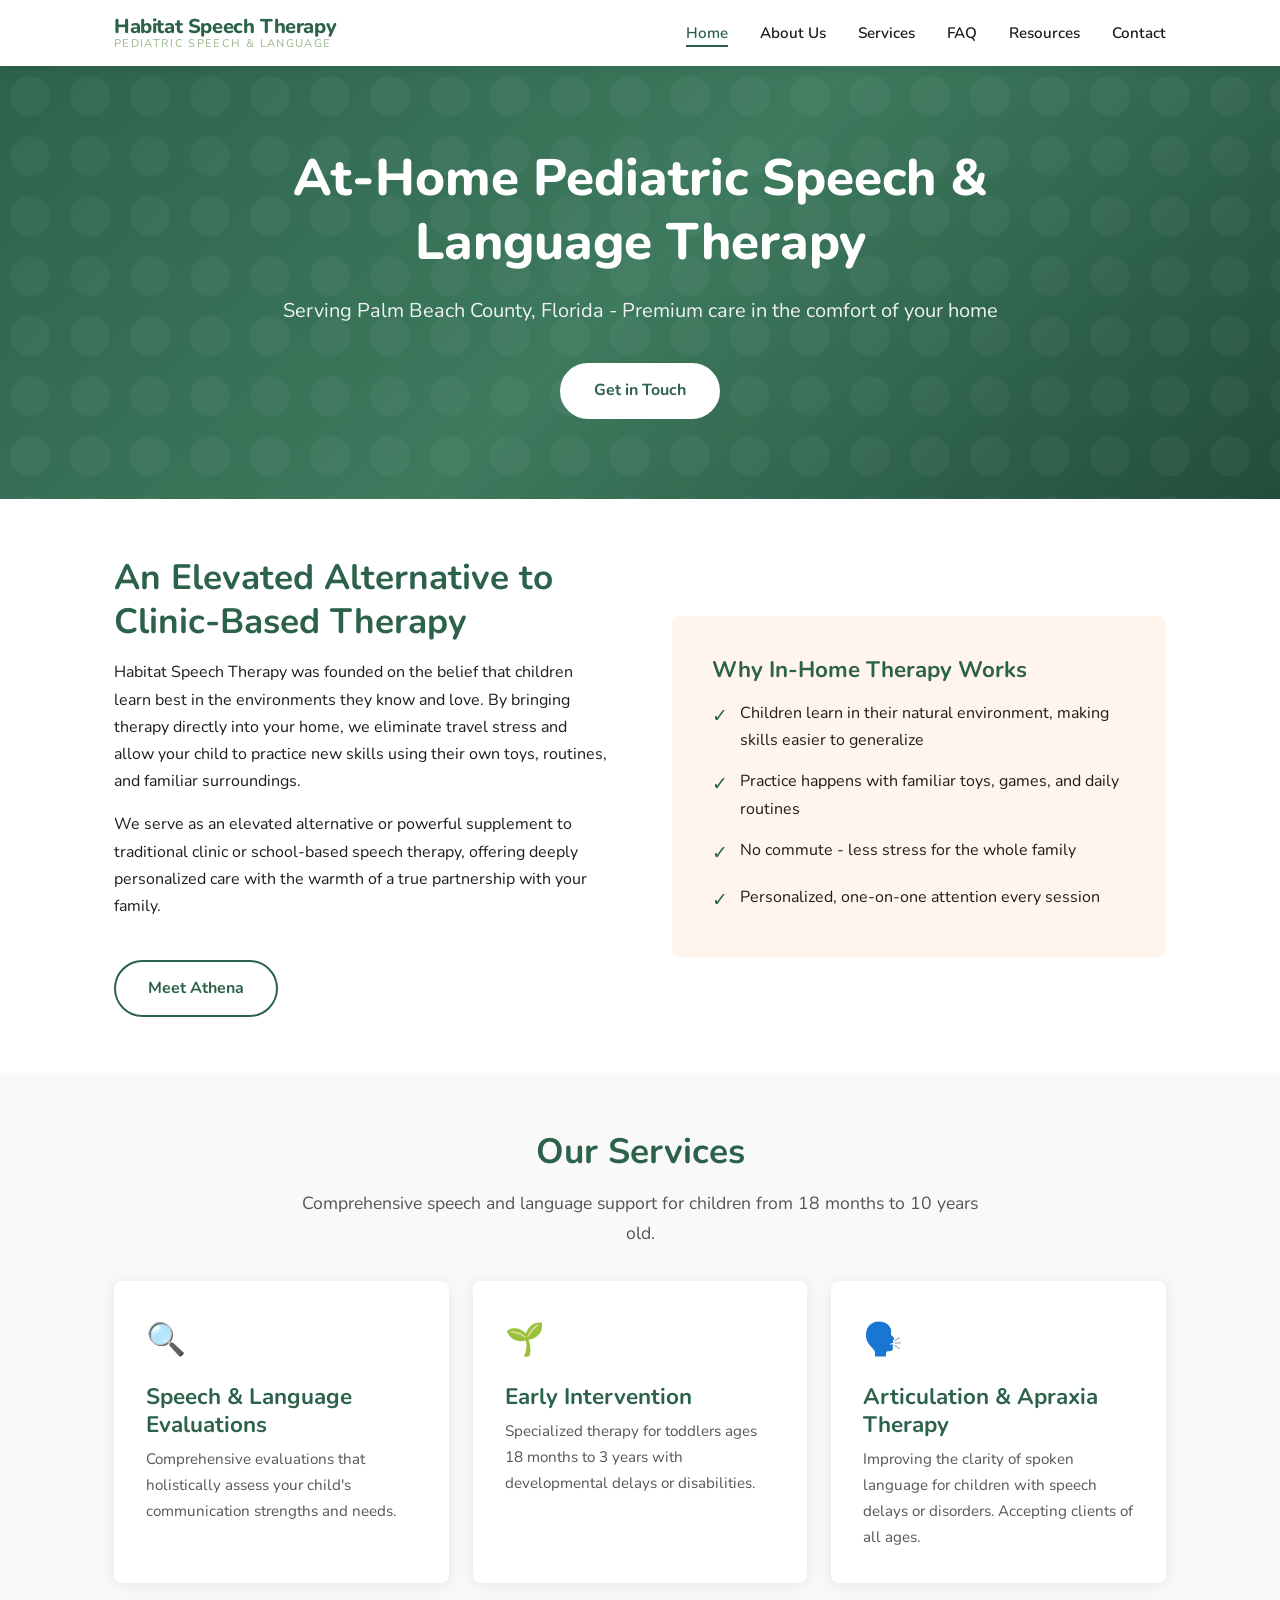
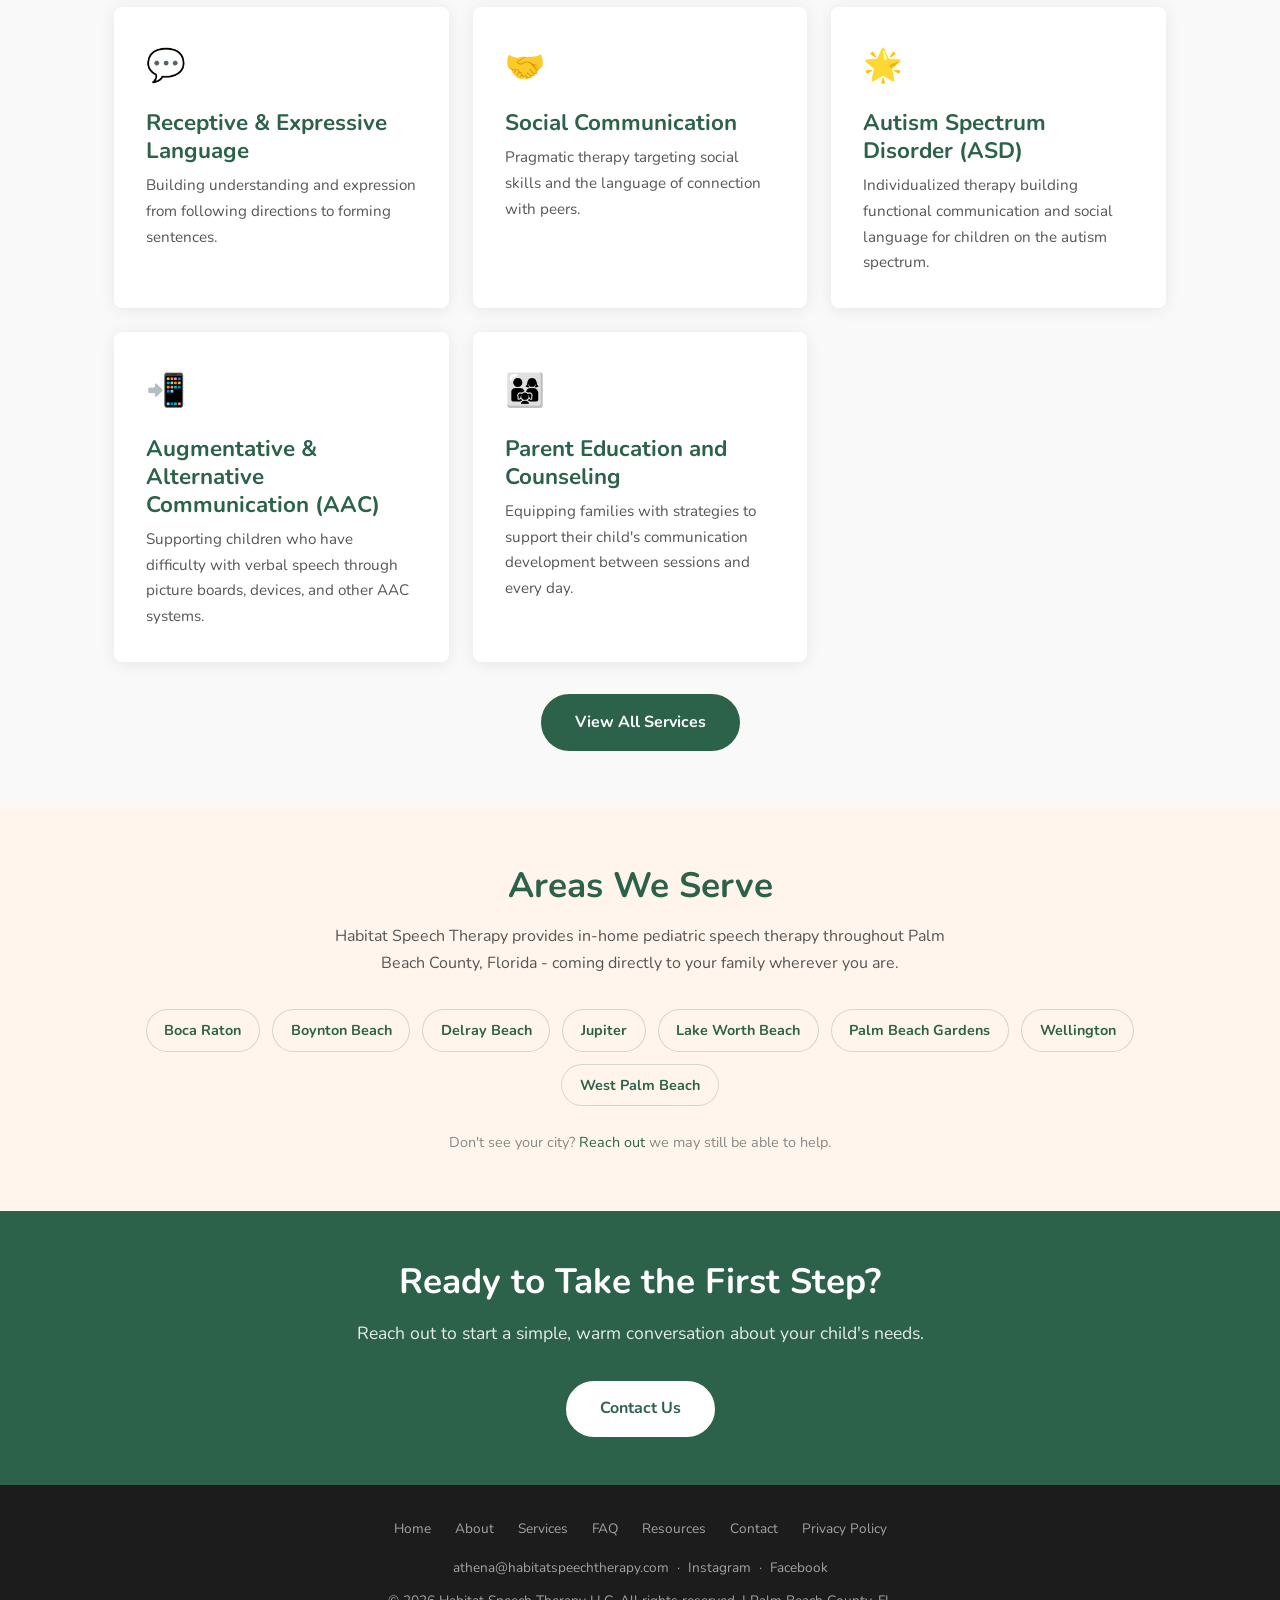
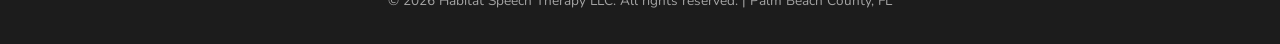
==== commit bf42f7a5: "Update index.html" ====
--- a/index.html
+++ b/index.html
@@ -163,7 +163,7 @@
         <div class="card">
           <div class="card__icon">🗣️</div>
           <h3>Articulation &amp; Apraxia Therapy</h3>
-          <p>Improving the clarity of spoken language for children with speech delays or disorders.</p>
+          <p>Improving the clarity of spoken language for children with speech delays or disorders. Accepting clients of all ages.</p>
         </div>
         <div class="card">
           <div class="card__icon">💬</div>
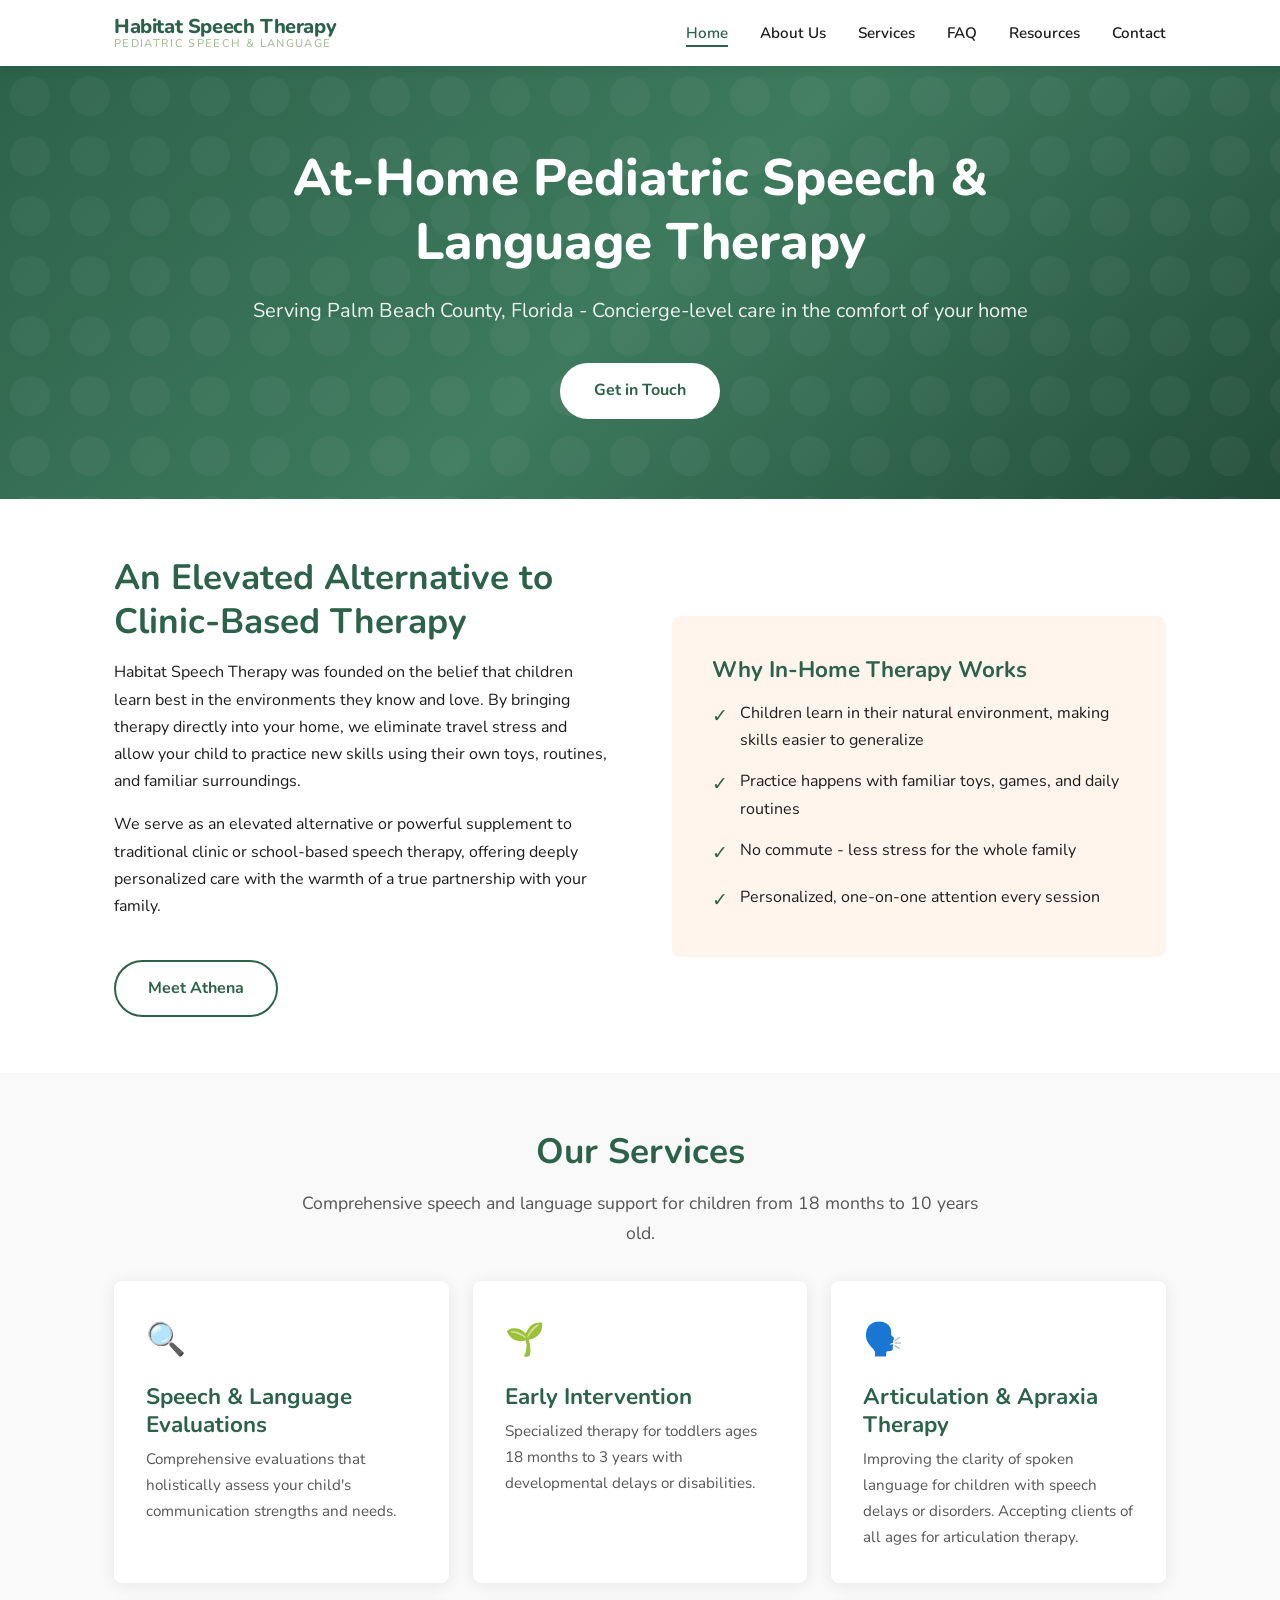
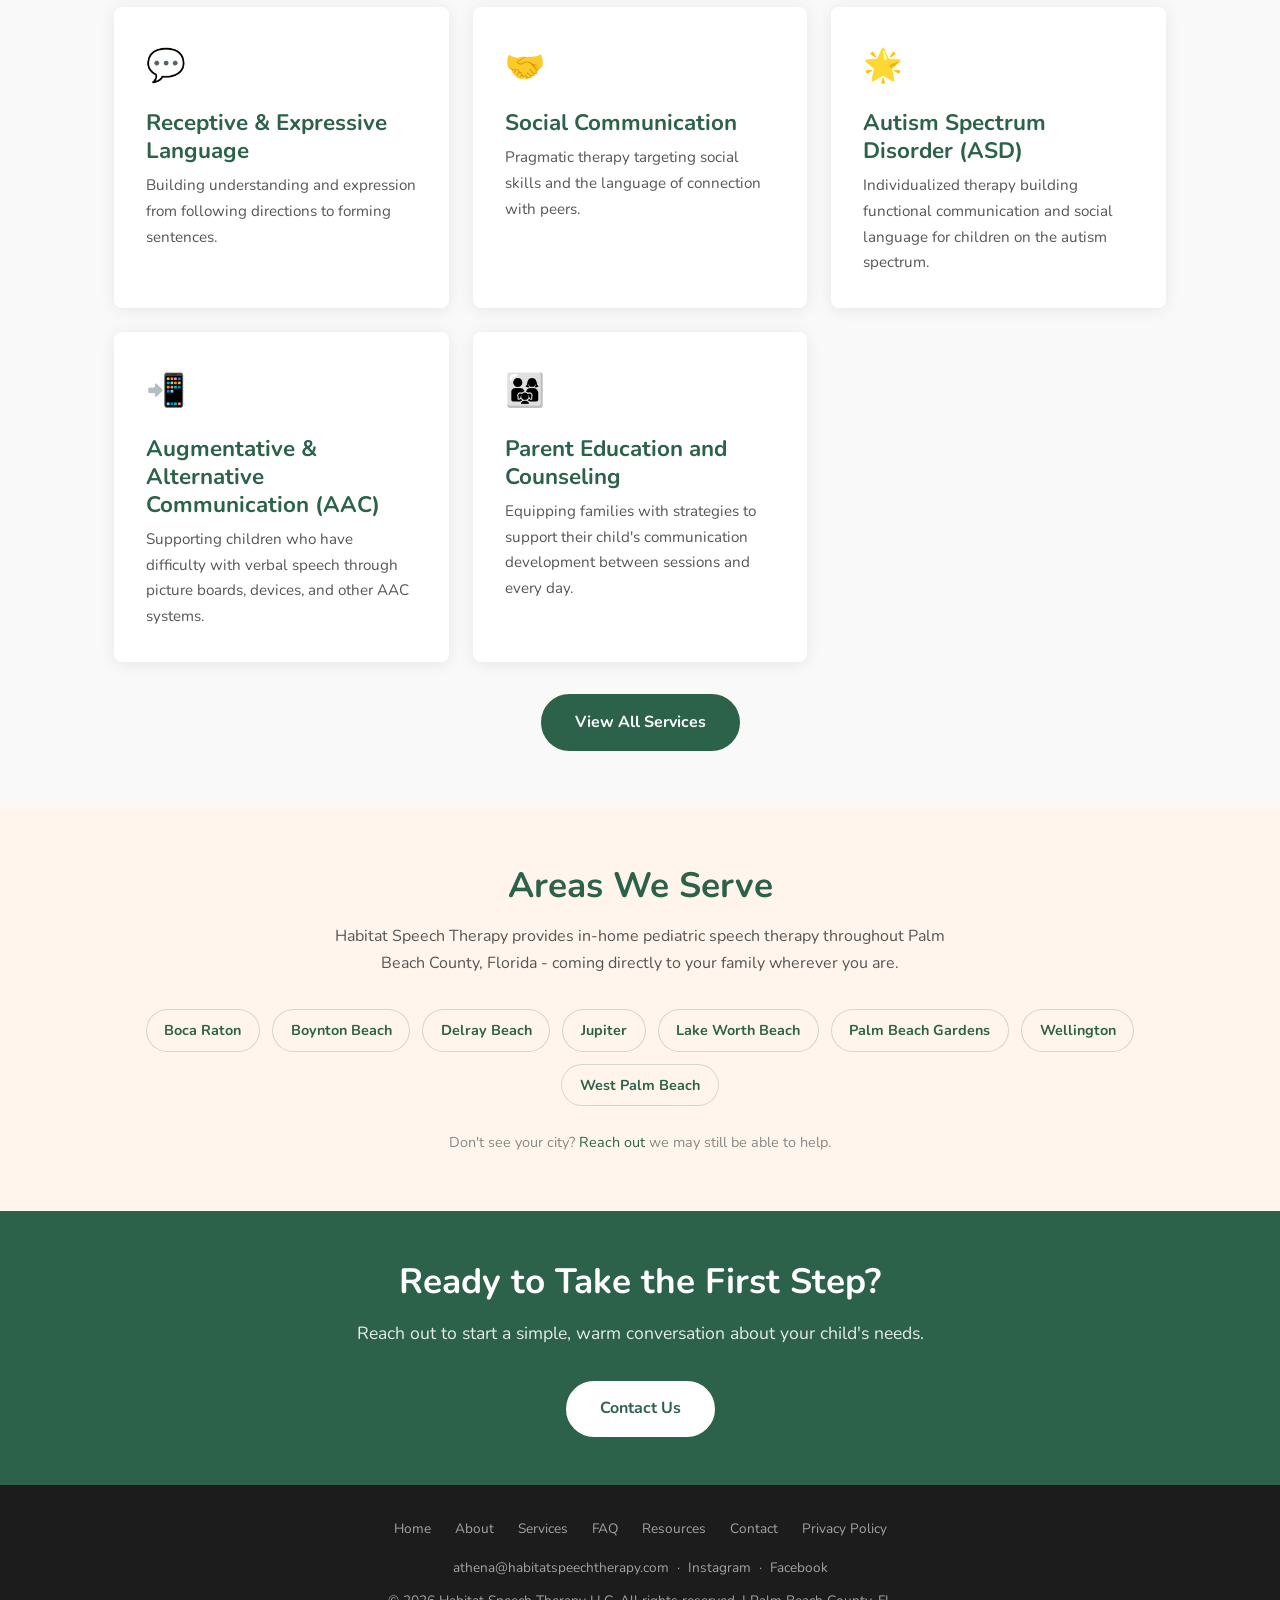
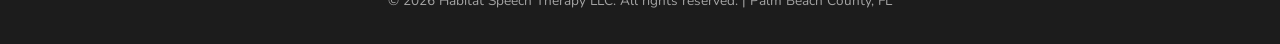
==== commit 88d83ced: "Update index.html" ====
--- a/index.html
+++ b/index.html
@@ -112,7 +112,7 @@
   <section class="hero" aria-label="Welcome">
     <div class="hero__inner">
       <h1>At-Home Pediatric Speech &amp; Language Therapy</h1>
-      <p class="hero__sub">Serving Palm Beach County, Florida - Premium care in the comfort of your home</p>
+      <p class="hero__sub">Serving Palm Beach County, Florida - Concierge-level care in the comfort of your home</p>
       <a href="contact.html" class="btn btn--white">Get in Touch</a>
     </div>
   </section>
@@ -163,7 +163,7 @@
         <div class="card">
           <div class="card__icon">🗣️</div>
           <h3>Articulation &amp; Apraxia Therapy</h3>
-          <p>Improving the clarity of spoken language for children with speech delays or disorders. Accepting clients of all ages.</p>
+          <p>Improving the clarity of spoken language for children with speech delays or disorders. Accepting clients of all ages for articulation therapy.</p>
         </div>
         <div class="card">
           <div class="card__icon">💬</div>
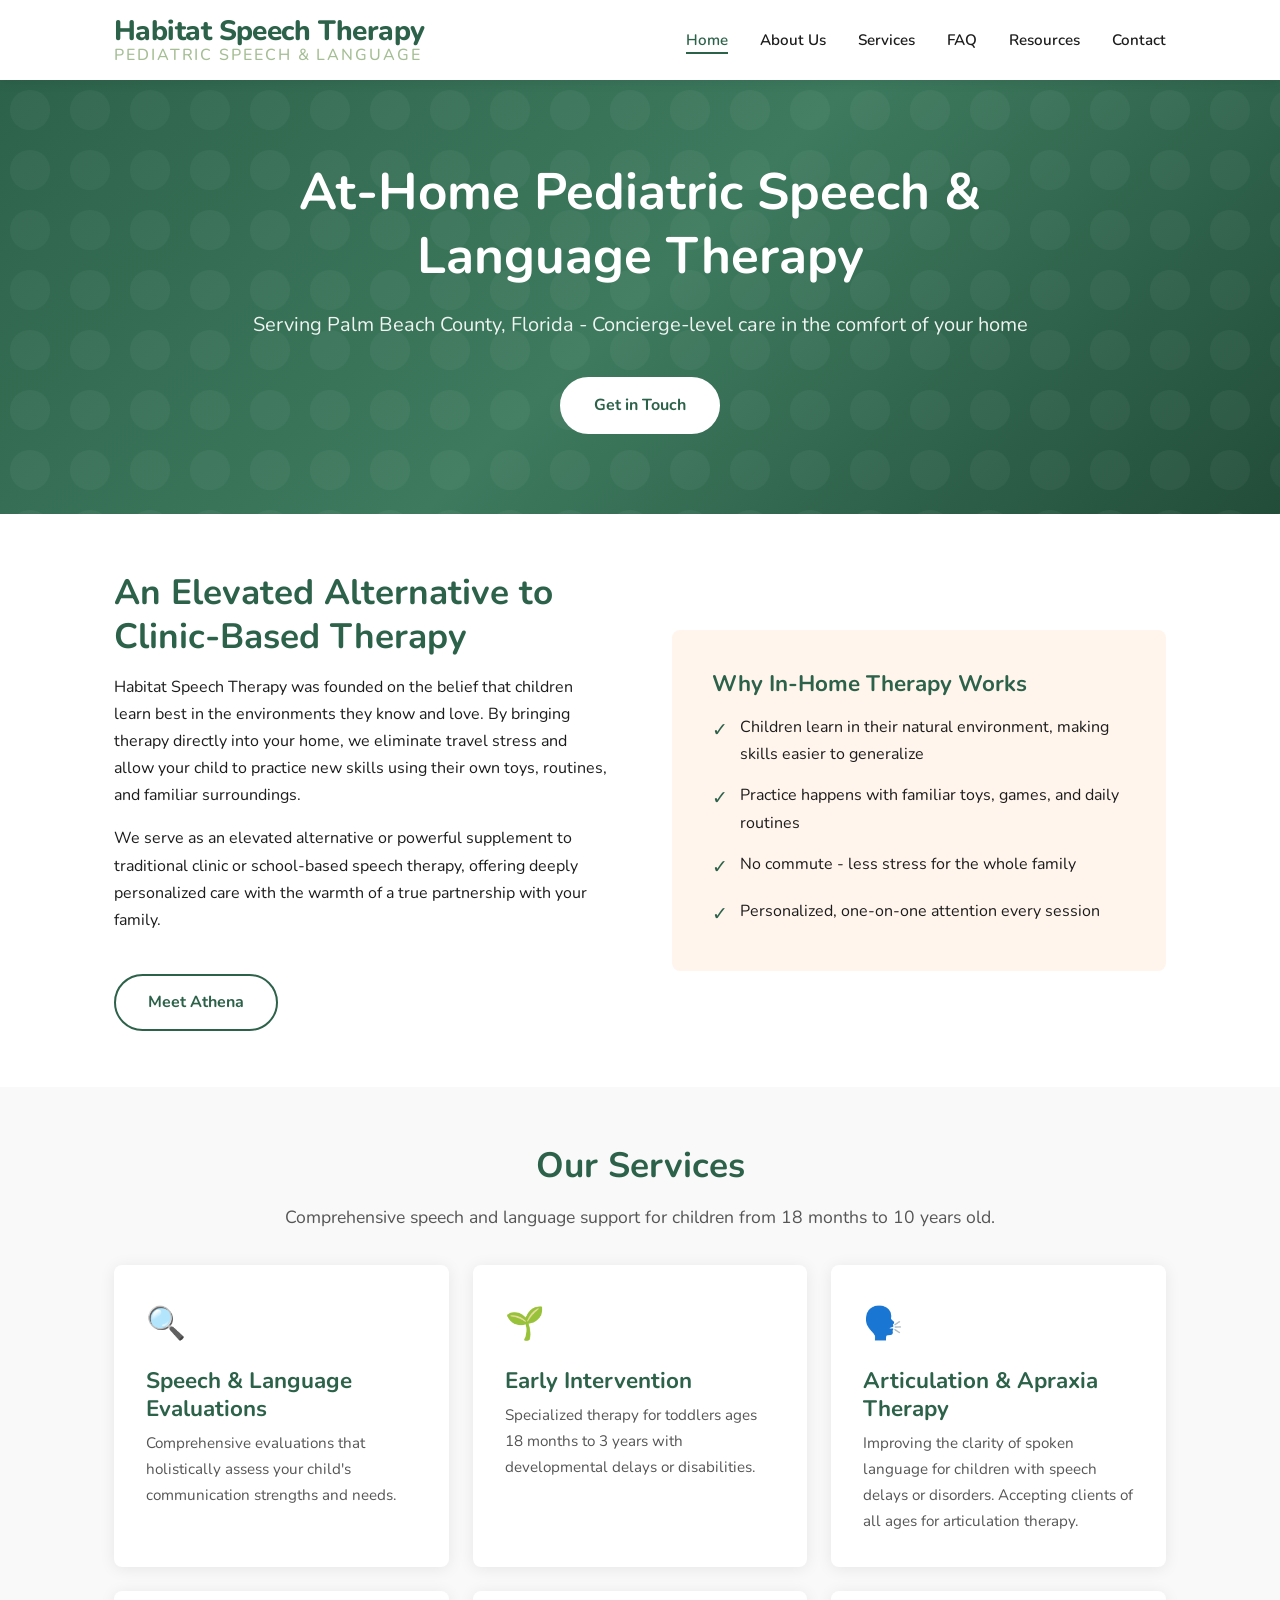
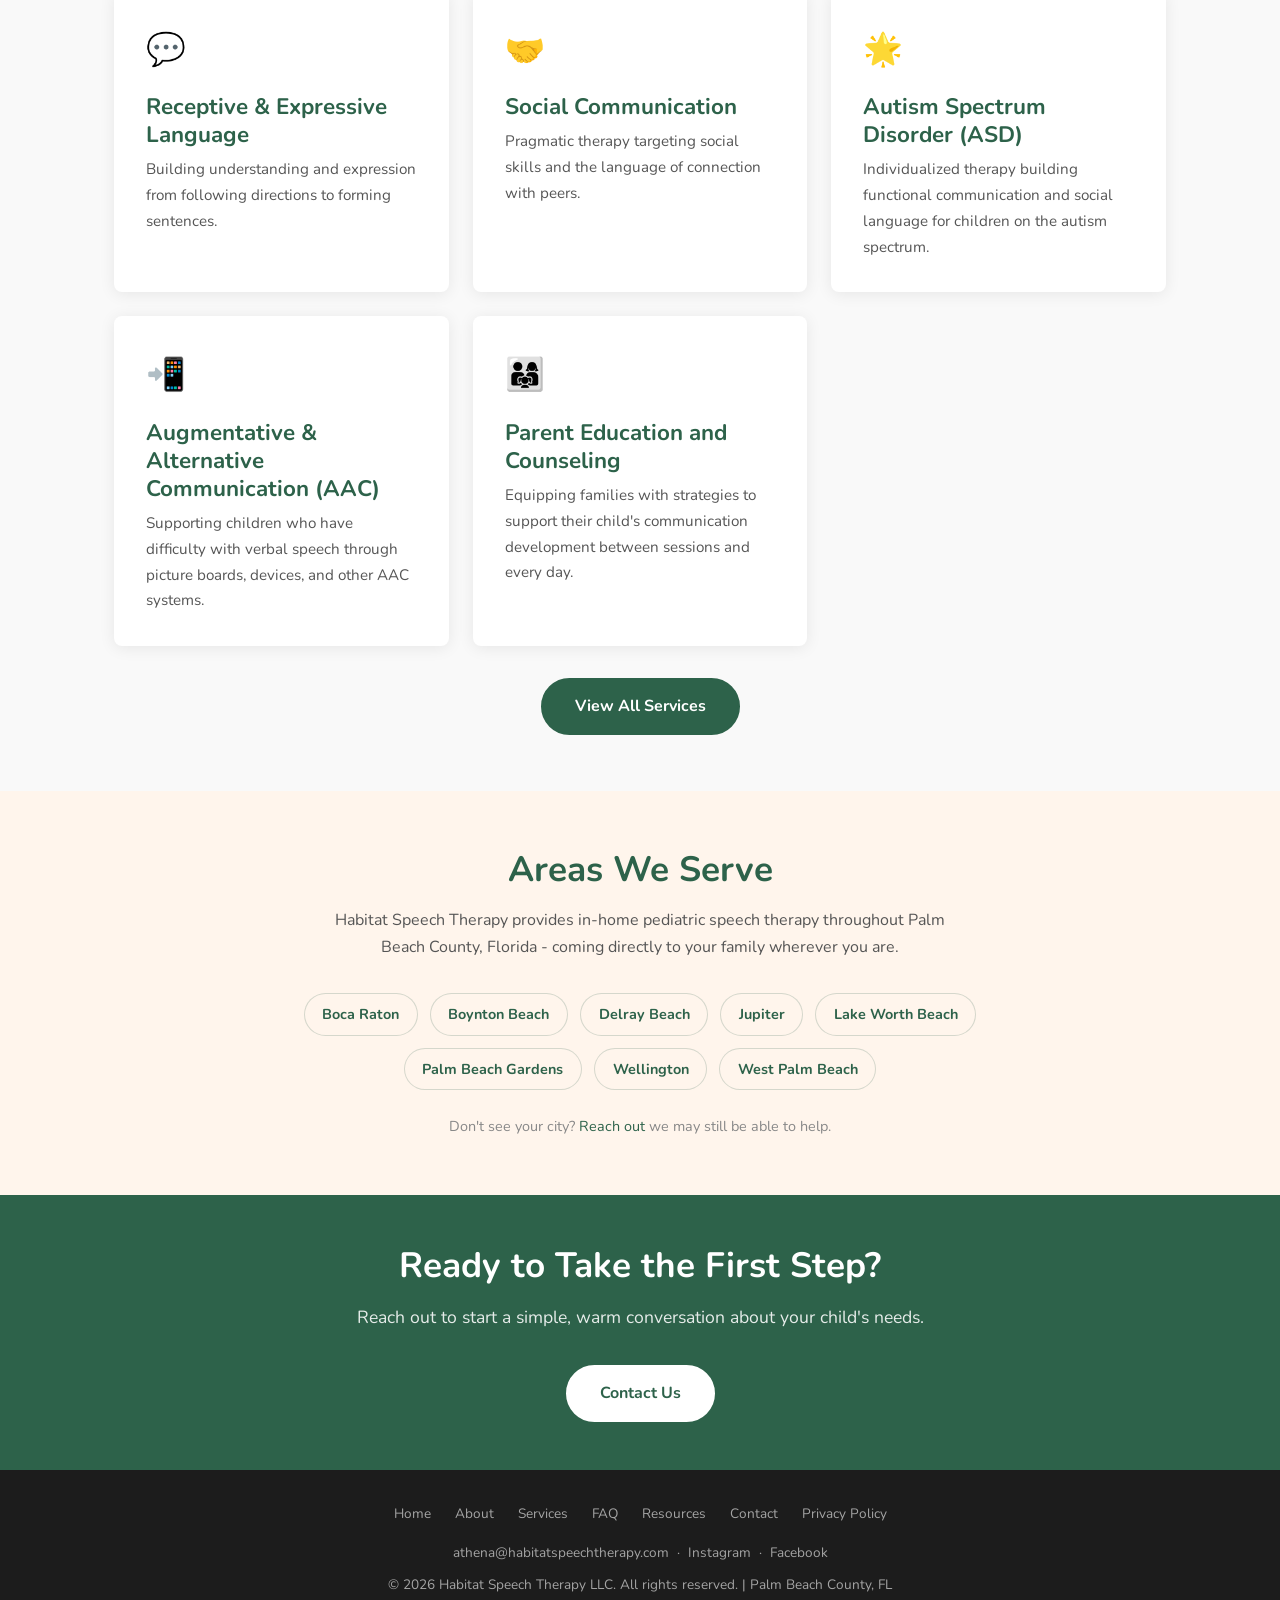
==== commit ffb65ab7: "Site cleanup" ====
--- a/index.html
+++ b/index.html
@@ -145,7 +145,7 @@
   <!-- Services overview -->
   <section class="section section--offwhite" aria-labelledby="services-heading">
     <div class="container">
-      <div class="section__header">
+      <div class="section__header" style="max-width: 820px;">
         <h2 id="services-heading">Our Services</h2>
         <p>Comprehensive speech and language support for children from 18 months to 10 years old.</p>
       </div>
@@ -202,7 +202,7 @@
     <div class="container" style="text-align: center;">
       <h2 id="areas-heading">Areas We Serve</h2>
       <p style="color: #555; max-width: 620px; margin: 0 auto 2rem;">Habitat Speech Therapy provides in-home pediatric speech therapy throughout Palm Beach County, Florida - coming directly to your family wherever you are.</p>
-      <div style="display: flex; flex-wrap: wrap; justify-content: center; gap: 0.75rem;">
+      <div class="area-bubbles">
         <span class="badge" style="font-size: 0.9rem; padding: 0.5rem 1.1rem;">Boca Raton</span>
         <span class="badge" style="font-size: 0.9rem; padding: 0.5rem 1.1rem;">Boynton Beach</span>
         <span class="badge" style="font-size: 0.9rem; padding: 0.5rem 1.1rem;">Delray Beach</span>
--- a/style.css
+++ b/style.css
@@ -160,14 +160,14 @@
 }
 
 .nav__logo-name {
-  font-size: 1.25rem;
+  font-size: 1.75rem;
   font-weight: 800;
   color: var(--teal);
   letter-spacing: -0.02em;
 }
 
 .nav__logo-sub {
-  font-size: 0.7rem;
+  font-size: 1rem;
   font-weight: 500;
   color: var(--sage);
   letter-spacing: 0.12em;
@@ -272,7 +272,7 @@
 .hero h1 {
   color: var(--white);
   margin-bottom: 1.2rem;
-  font-weight: 800;
+  font-weight: 700;
 }
 
 .hero__sub {
@@ -299,7 +299,7 @@
 
 .card:hover {
   transform: translateY(-3px);
-  box-shadow: 0 6px 24px rgba(0,0,0,0.12);
+  box-shadow: 0 6px 24px rgba(0,0,0,0.27);
 }
 
 .card__icon {
@@ -327,6 +327,15 @@
   padding: 0.35rem 0.9rem;
   border-radius: 50px;
   border: 1px solid rgba(45, 98, 74, 0.2);
+}
+
+.area-bubbles {
+  display: flex;
+  flex-wrap: wrap;
+  justify-content: center;
+  gap: 0.75rem;
+  max-width: 750px;
+  margin: 0 auto;
 }
 
 /* --- Two-column layout --- */
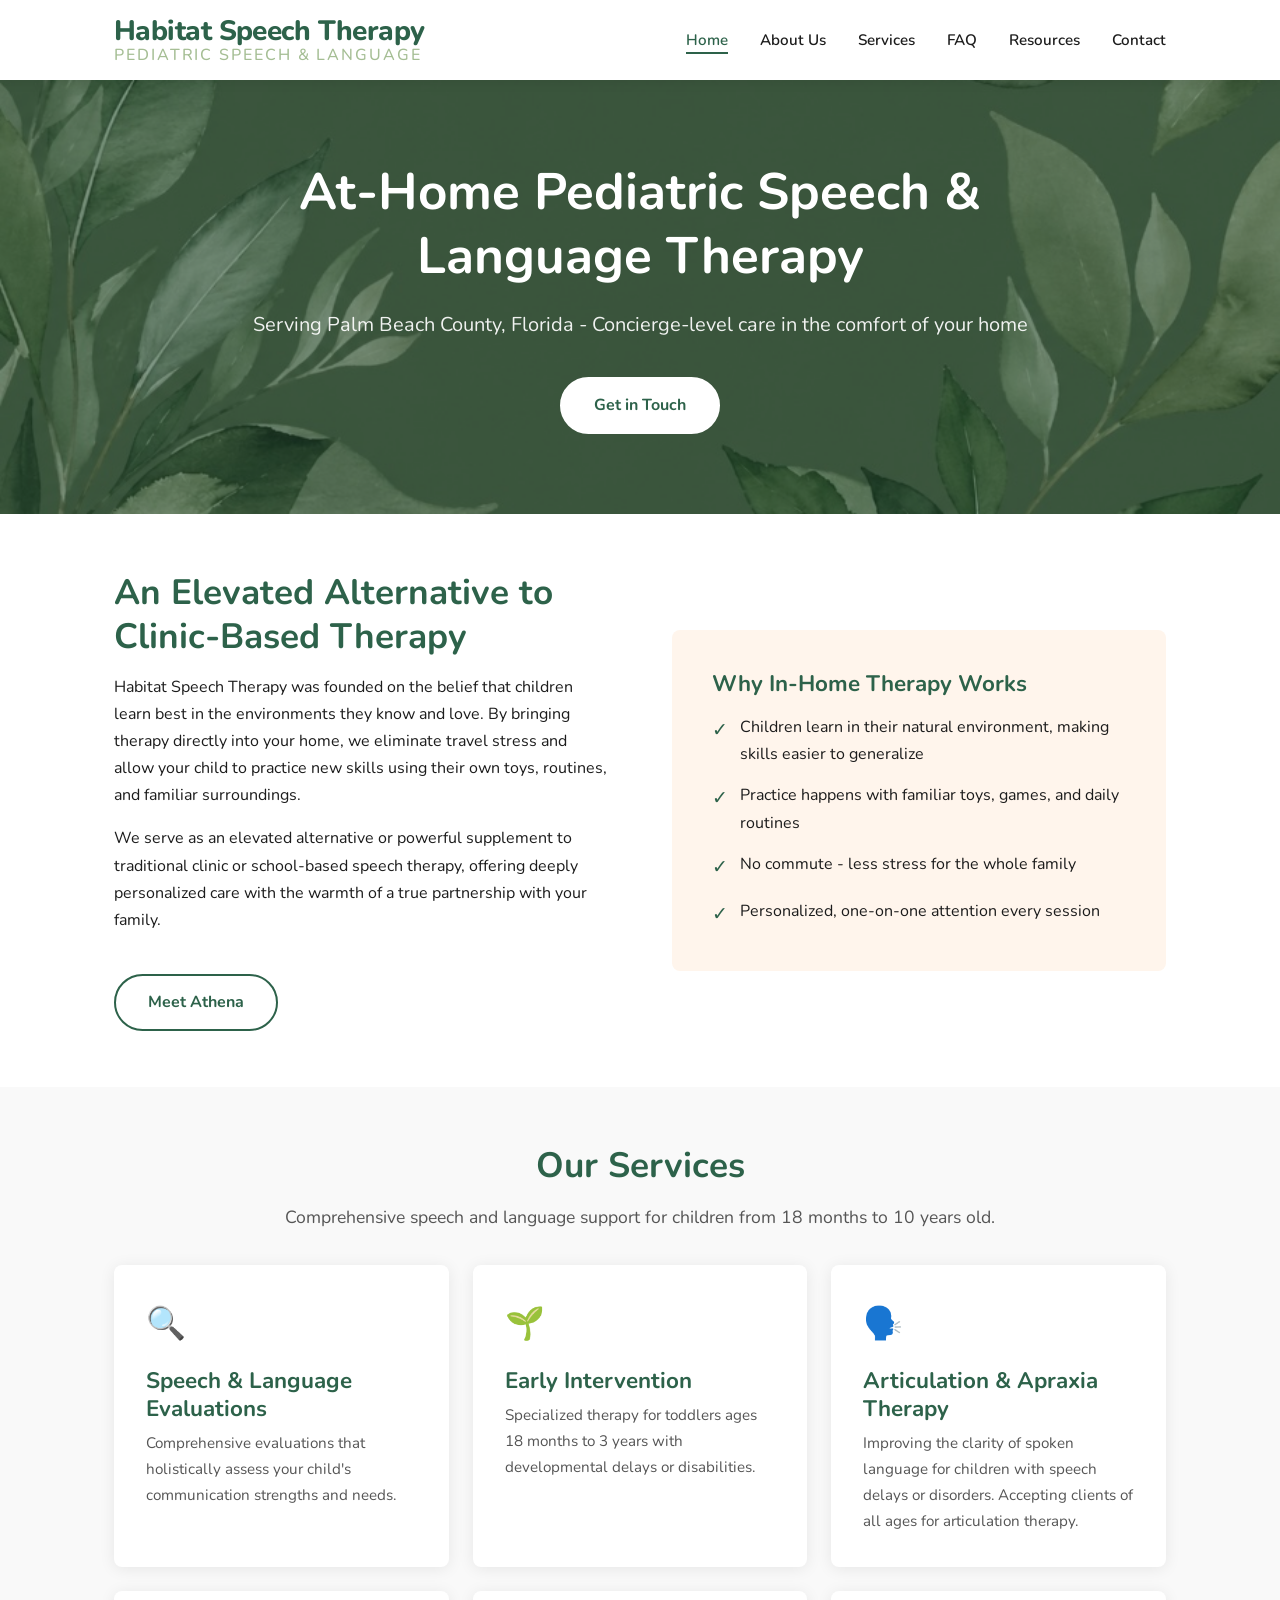
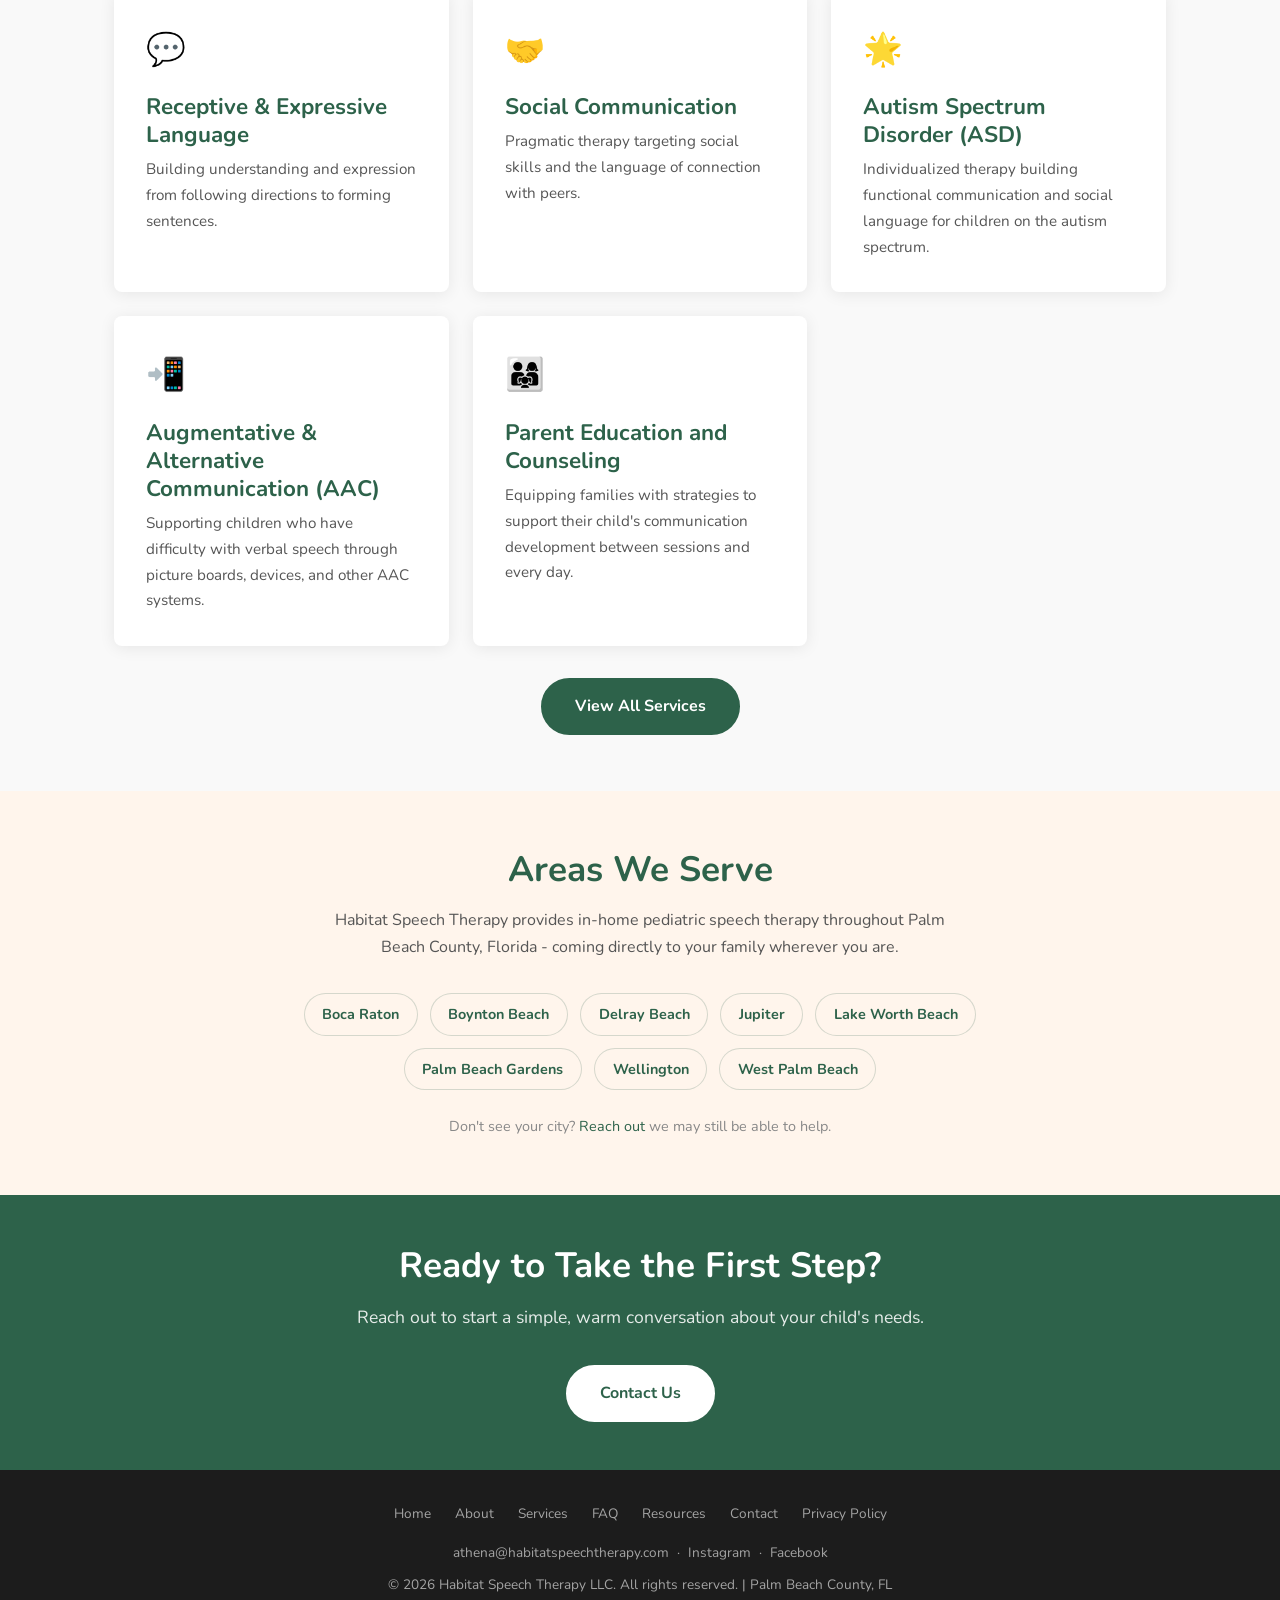
==== commit 82241d0a: "Add google analytics" ====
--- a/index.html
+++ b/index.html
@@ -2,6 +2,14 @@
 <html lang="en">
 <head>
   <meta charset="UTF-8" />
+  <!-- Google tag (gtag.js) -->
+  <script async src="https://www.googletagmanager.com/gtag/js?id=G-P712LBB4WH"></script>
+  <script>
+    window.dataLayer = window.dataLayer || [];
+    function gtag(){dataLayer.push(arguments);}
+    gtag('js', new Date());
+    gtag('config', 'G-P712LBB4WH');
+  </script>
   <meta name="viewport" content="width=device-width, initial-scale=1.0" />
 
   <!-- Primary SEO -->
--- a/style.css
+++ b/style.css
@@ -242,12 +242,9 @@
 
 /* --- Hero --- */
 .hero {
-  /* Replace gradient below with a photo:
-     background-image: url('images/hero.jpg');
-     background-size: cover;
-     background-position: center;
-  */
-  background: linear-gradient(135deg, var(--teal) 0%, #3d7a5e 50%, var(--teal-dark) 100%);
+  background-image: url('images/leaves.jpg');
+  background-size: cover;
+  background-position: center;
   color: var(--white);
   padding: 5rem 1.5rem;
   text-align: center;
@@ -259,7 +256,7 @@
   content: '';
   position: absolute;
   inset: 0;
-  background: url("data:image/svg+xml,%3Csvg width='60' height='60' viewBox='0 0 60 60' xmlns='http://www.w3.org/2000/svg'%3E%3Cg fill='none' fill-rule='evenodd'%3E%3Cg fill='%23ffffff' fill-opacity='0.04'%3E%3Ccircle cx='30' cy='30' r='20'/%3E%3C/g%3E%3C/g%3E%3C/svg%3E");
+  background: rgba(30, 70, 45, 0.55);
   pointer-events: none;
 }
 
